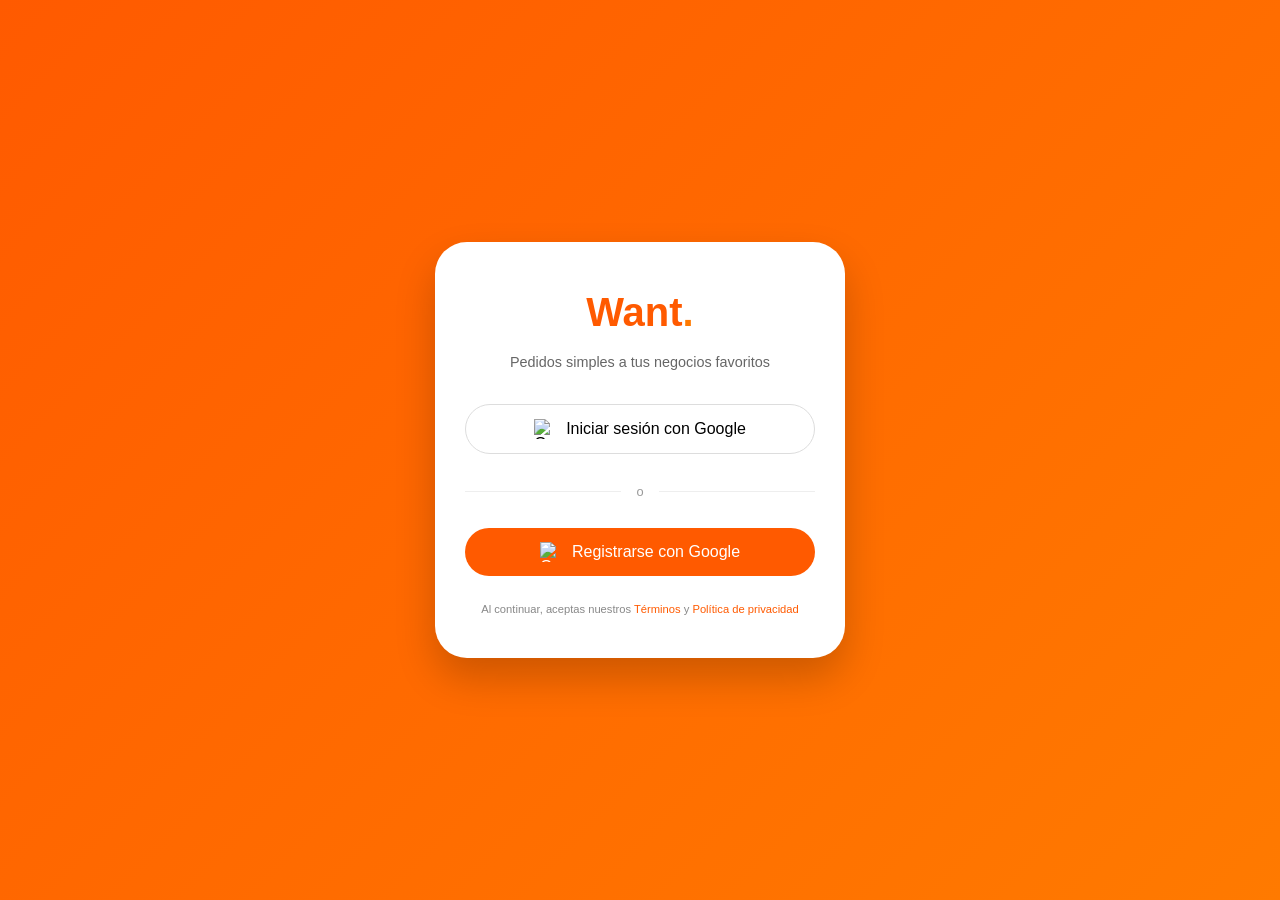
==== index.html @ a1c6a812 "correccion de confusion de login" ====
<!DOCTYPE html>
<html lang="es">
<head>
    <meta charset="UTF-8">
    <meta name="viewport" content="width=device-width, initial-scale=1.0, maximum-scale=1.0, user-scalable=no, viewport-fit=cover, shrink-to-fit=no">
    <meta name="apple-mobile-web-app-capable" content="yes">
    <meta name="apple-mobile-web-app-status-bar-style" content="black-translucent">
    <meta name="format-detection" content="telephone=no">
    <title>Want | Pedidos simples a tus negocios favoritos</title>
    
    <link rel="icon" href="data:image/svg+xml,%3Csvg xmlns='http://www.w3.org/2000/svg' viewBox='0 0 100 100'%3E%3Ctext x='50' y='75' font-size='70' font-weight='bold' text-anchor='middle' fill='%23FF5A00' font-family='system-ui, -apple-system, sans-serif'%3EW%3C/text%3E%3C/svg%3E">
    <link rel="apple-touch-icon" href="data:image/svg+xml,%3Csvg xmlns='http://www.w3.org/2000/svg' viewBox='0 0 100 100'%3E%3Ctext x='50' y='75' font-size='70' font-weight='bold' text-anchor='middle' fill='%23FF5A00' font-family='system-ui, -apple-system, sans-serif'%3EW%3C/text%3E%3C/svg%3E">
    
    <link rel="stylesheet" href="css/styles.css">
    <link rel="stylesheet" href="https://cdnjs.cloudflare.com/ajax/libs/font-awesome/6.4.0/css/all.min.css">
    <link rel="stylesheet" href="css/buscador-avanzado.css">
    
    <style>
        /* ===================================================
           ESTILOS DE NOTIFICACIONES
           =================================================== */
        .notificaciones-container {
            position: relative;
        }
        
        .btn-notificaciones {
            background: #f5f5f5;
            width: 42px;
            height: 42px;
            border-radius: 50%;
            display: flex;
            align-items: center;
            justify-content: center;
            color: #666;
            font-size: 1.2rem;
            border: none;
            cursor: pointer;
            transition: all 0.3s;
        }
        
        .btn-notificaciones:hover {
            background: #FF5A00;
            color: white;
        }
        
        .notificaciones-count {
            position: absolute;
            top: -5px;
            right: -5px;
            background: #ef4444;
            color: white;
            font-size: 0.6rem;
            font-weight: bold;
            width: 18px;
            height: 18px;
            border-radius: 50%;
            display: none;
            align-items: center;
            justify-content: center;
        }
        
        /* PANEL NOTIFICACIONES ESCRITORIO */
        .notificaciones-panel {
            position: absolute;
            top: 100%;
            right: 0;
            margin-top: 10px;
            width: 380px;
            max-width: calc(100vw - 40px);
            background: white;
            border-radius: 20px;
            box-shadow: 0 10px 30px rgba(0,0,0,0.15);
            z-index: 1001;
            display: none;
            overflow: hidden;
        }
        
        .notificaciones-panel.active {
            display: block;
            animation: fadeInDown 0.2s ease;
        }
        
        @keyframes fadeInDown {
            from { opacity: 0; transform: translateY(-10px); }
            to { opacity: 1; transform: translateY(0); }
        }
        
        /* PANEL NOTIFICACIONES MÓVIL - LATERAL */
        @media (max-width: 768px) {
            .notificaciones-panel {
                position: fixed;
                top: 0;
                right: -100%;
                bottom: 0;
                left: auto;
                width: 85%;
                max-width: 320px;
                height: 100vh;
                border-radius: 0;
                margin-top: 0;
                background: white;
                z-index: 10000;
                transition: right 0.3s ease;
                animation: none;
                box-shadow: -5px 0 20px rgba(0,0,0,0.15);
            }
            
            .notificaciones-panel.active {
                right: 0;
                display: block !important;
            }
            
            .notificaciones-header {
                position: sticky;
                top: 0;
                background: #FF5A00;
                z-index: 10;
                border-radius: 0;
            }
            
            .btn-cerrar-notif-mobile {
                display: inline-flex !important;
            }
            
            .notificaciones-lista {
                max-height: calc(100vh - 70px);
                overflow-y: auto;
            }
            
            .btn-notificaciones {
                width: 36px;
                height: 36px;
                font-size: 1rem;
            }
        }
        
        .notificaciones-header {
            display: flex;
            justify-content: space-between;
            align-items: center;
            padding: 15px 20px;
            background: #FF5A00;
            color: white;
            font-weight: 600;
        }
        
        .btn-cerrar-notif-mobile {
            background: rgba(255,255,255,0.2);
            border: none;
            color: white;
            width: 36px;
            height: 36px;
            border-radius: 50%;
            font-size: 1.1rem;
            cursor: pointer;
            display: flex;
            align-items: center;
            justify-content: center;
            transition: all 0.2s;
        }
        
        .btn-cerrar-notif-mobile:hover {
            background: rgba(255,255,255,0.3);
            transform: scale(1.05);
        }
        
        .btn-cerrar-notif-mobile:active {
            transform: scale(0.95);
        }
        
        @media (max-width: 768px) {
            .btn-cerrar-notif-mobile {
                width: 32px;
                height: 32px;
                font-size: 1rem;
            }
        }
        
        .notificaciones-lista {
            max-height: 400px;
            overflow-y: auto;
        }
        
        .notificacion-item {
            display: flex;
            align-items: center;
            gap: 12px;
            padding: 12px 15px;
            border-bottom: 1px solid #eee;
            cursor: pointer;
            transition: background 0.2s;
        }
        
        .notificacion-item:hover {
            background: #f9f9f9;
        }
        
        .notificacion-item.leida {
            opacity: 0.7;
        }
        
        .notificacion-icono {
            width: 40px;
            height: 40px;
            border-radius: 50%;
            display: flex;
            align-items: center;
            justify-content: center;
            flex-shrink: 0;
        }
        
        .notificacion-contenido {
            flex: 1;
        }
        
        .notificacion-mensaje {
            font-size: 0.85rem;
            color: #333;
            margin-bottom: 4px;
        }
        
        .notificacion-fecha {
            font-size: 0.65rem;
            color: #999;
        }
        
        .notificacion-eliminar {
            background: none;
            border: none;
            color: #ccc;
            cursor: pointer;
            padding: 8px;
            border-radius: 50%;
            width: 32px;
            height: 32px;
            display: flex;
            align-items: center;
            justify-content: center;
        }
        
        .notificacion-eliminar:hover {
            background: #fee2e2;
            color: #ef4444;
        }
        
        .notificaciones-vacio {
            text-align: center;
            padding: 50px 20px;
            color: #999;
        }
        
        .notificaciones-vacio i {
            font-size: 2.5rem;
            margin-bottom: 12px;
            color: #ddd;
        }
        
        .notificacion-toast {
            position: fixed;
            bottom: 30px;
            left: 50%;
            transform: translateX(-50%) translateY(100px);
            background: #333;
            color: white;
            padding: 12px 20px;
            border-radius: 50px;
            display: flex;
            align-items: center;
            gap: 10px;
            z-index: 10000;
            font-size: 0.85rem;
            transition: transform 0.3s ease;
            max-width: 90%;
        }
        
        .notificacion-toast.show {
            transform: translateX(-50%) translateY(0);
        }
        
        .notificacion-toast.success { background: #10b981; }
        .notificacion-toast.error { background: #ef4444; }
        .notificacion-toast.info { background: #FF5A00; }
        
        /* OVERLAY PARA MÓVIL */
        .notificaciones-overlay {
            position: fixed;
            top: 0;
            left: 0;
            width: 100%;
            height: 100%;
            background: rgba(0,0,0,0.5);
            z-index: 9999;
            display: none;
        }
        
        .notificaciones-overlay.active {
            display: block;
        }
        
        /* HEADER ACTIONS */
        .header-actions {
            display: flex;
            align-items: center;
            gap: 12px;
        }
        
        .user-avatar-desktop {
            display: flex;
            align-items: center;
            gap: 10px;
            cursor: pointer;
            padding: 5px 12px;
            background: #f5f5f5;
            border-radius: 40px;
            position: relative;
        }
        
        .user-avatar-mobile {
            display: none;
            cursor: pointer;
        }
        
        .avatar-img {
            width: 36px;
            height: 36px;
            border-radius: 50%;
            object-fit: cover;
        }
        
        .avatar-name {
            font-size: 0.85rem;
            font-weight: 500;
            color: #333;
        }
        
        .avatar-dropdown {
            position: absolute;
            top: 100%;
            right: 0;
            margin-top: 10px;
            background: white;
            border-radius: 16px;
            box-shadow: 0 10px 25px rgba(0,0,0,0.1);
            min-width: 200px;
            z-index: 1000;
            overflow: hidden;
            display: none;
        }
        
        .avatar-dropdown.active {
            display: block;
        }
        
        .avatar-dropdown a {
            display: flex;
            align-items: center;
            gap: 12px;
            padding: 12px 16px;
            text-decoration: none;
            color: #333;
            font-size: 0.85rem;
            cursor: pointer;
        }
        
        .avatar-dropdown a i {
            width: 20px;
            color: #FF5A00;
        }
        
        /* HEADER CONTENT */
        .header-content {
            display: flex;
            align-items: center;
            justify-content: space-between;
            flex-wrap: wrap;
        }
        
        .logo {
            order: 1;
            font-size: 1.8rem;
            font-weight: 700;
            color: #FF5A00;
            text-decoration: none;
        }
        
        .logo-dot {
            color: #FF7A00;
        }
        
        .header-actions {
            order: 2;
        }
        
        .search-container {
            order: 3;
            width: 100%;
            margin-top: 12px;
            margin-bottom: 0;
        }
        
        .search-box {
            display: flex;
            align-items: center;
            background: #f5f5f5;
            border-radius: 30px;
            padding: 8px 16px;
            border: 1px solid transparent;
        }
        
        .search-box:focus-within {
            background: white;
            border-color: #FF5A00;
            box-shadow: 0 0 0 3px rgba(255,90,0,0.1);
        }
        
        .search-box i {
            color: #999;
        }
        
        .search-box input {
            flex: 1;
            border: none;
            background: transparent;
            padding: 8px 12px;
            font-size: 0.95rem;
            outline: none;
        }
        
        @media (min-width: 769px) {
            .header-content {
                flex-wrap: nowrap;
            }
            
            .search-container {
                order: 2;
                width: auto;
                margin-top: 0;
                flex: 1;
                margin: 0 20px;
            }
            
            .header-actions {
                order: 3;
            }
            
            .user-avatar-mobile {
                display: none !important;
            }
            
            .user-avatar-desktop {
                display: flex !important;
            }
        }
        
        @media (max-width: 768px) {
            .user-avatar-desktop {
                display: none !important;
            }
            .user-avatar-mobile {
                display: flex !important;
            }
            
            .logo {
                font-size: 1.4rem;
            }
            
            .search-container {
                position: sticky;
                top: 60px;
                background: white;
                z-index: 999;
                padding: 8px 0;
            }
            
            .notificacion-toast {
                bottom: 80px;
                font-size: 0.75rem;
                padding: 10px 16px;
            }
        }
        
        .nav-desktop {
            display: flex;
            align-items: center;
            gap: 25px;
        }
        
        .btn-mis-pedidos {
            color: #333;
            font-weight: 500;
            background: none;
            border: none;
            cursor: pointer;
        }
        
        .social-icons {
            display: flex;
            gap: 15px;
        }
        
        .social-icon {
            color: #666;
            font-size: 1.1rem;
            text-decoration: none;
        }
        
        .hero {
            text-align: center;
            padding: 50px 0 40px;
            background: linear-gradient(135deg, #FFF5EB 0%, #FFFFFF 100%);
        }
        
        .hero h2 {
            font-size: 2rem;
            margin-bottom: 15px;
        }
        
        .hero p {
            font-size: 1.1rem;
            color: #666;
        }
        
        .negocios-section {
            padding: 40px 0 80px;
        }
        
        .negocios-grid {
            display: grid;
            grid-template-columns: repeat(auto-fill, minmax(320px, 1fr));
            gap: 20px;
        }
        
        .negocio-card {
            display: flex;
            background: white;
            border-radius: 20px;
            overflow: hidden;
            box-shadow: 0 2px 8px rgba(0,0,0,0.05);
            text-decoration: none;
            color: inherit;
        }
        
        .negocio-card:hover {
            transform: translateY(-4px);
            box-shadow: 0 8px 20px rgba(0,0,0,0.1);
        }
        
        .negocio-logo {
            width: 100px;
            height: 100px;
            flex-shrink: 0;
            background: linear-gradient(135deg, #f8f9fa 0%, #f1f3f5 100%);
            display: flex;
            align-items: center;
            justify-content: center;
            overflow: hidden;
        }
        
        .negocio-logo img {
            width: 100%;
            height: 100%;
            object-fit: cover;
        }
        
        .negocio-logo .placeholder-logo {
            font-size: 2.5rem;
            font-weight: 700;
            color: #FF5A00;
            width: 100%;
            height: 100%;
            display: flex;
            align-items: center;
            justify-content: center;
        }
        
        .negocio-info {
            flex: 1;
            padding: 14px;
            display: flex;
            flex-direction: column;
            gap: 8px;
        }
        
        .negocio-nombre {
            font-size: 1.1rem;
            font-weight: 700;
        }
        
        .negocio-estado-rubros {
            display: flex;
            flex-wrap: wrap;
            align-items: center;
            gap: 8px;
        }
        
        .estado-abierto, .estado-cerrado {
            display: inline-flex;
            align-items: center;
            gap: 5px;
            font-size: 0.7rem;
            padding: 4px 10px;
            border-radius: 30px;
            font-weight: 600;
        }
        
        .estado-abierto {
            background: linear-gradient(135deg, #10b981 0%, #059669 100%);
            color: white;
        }
        
        .estado-cerrado {
            background: linear-gradient(135deg, #ef4444 0%, #dc2626 100%);
            color: white;
        }
        
        .rubros-container {
            display: flex;
            flex-wrap: wrap;
            gap: 6px;
        }
        
        .rubro-tag {
            background: #FFF5EB;
            color: #FF5A00;
            font-size: 0.7rem;
            font-weight: 500;
            padding: 4px 10px;
            border-radius: 20px;
        }
        
        .negocio-horario {
            font-size: 0.7rem;
            color: #888;
            display: flex;
            align-items: center;
            gap: 4px;
        }
        
        .banners-section {
            margin: 20px 0 30px;
        }
        
        .banner-carousel {
            position: relative;
            width: 100%;
            border-radius: 16px;
            overflow: hidden;
        }
        
        .carousel-container {
            overflow: hidden;
        }
        
        .carousel-track {
            display: flex;
            transition: transform 0.5s ease-in-out;
        }
        
        .banner-slide {
            flex: 0 0 100%;
            position: relative;
            cursor: pointer;
        }
        
        .banner-slide img {
            width: 100%;
            display: block;
        }
        
        .carousel-btn {
            position: absolute;
            top: 50%;
            transform: translateY(-50%);
            width: 40px;
            height: 40px;
            background: rgba(0,0,0,0.5);
            border: none;
            border-radius: 50%;
            cursor: pointer;
            color: white;
            z-index: 10;
        }
        
        .carousel-btn.prev { left: 15px; }
        .carousel-btn.next { right: 15px; }
        
        .carousel-dots {
            display: flex;
            justify-content: center;
            gap: 10px;
            padding: 12px;
            background: rgba(0,0,0,0.3);
            position: absolute;
            bottom: 0;
            left: 0;
            right: 0;
        }
        
        .dot {
            width: 10px;
            height: 10px;
            border-radius: 50%;
            background: rgba(255,255,255,0.5);
            cursor: pointer;
        }
        
        .dot.active {
            background: #FF5A00;
            width: 24px;
            border-radius: 10px;
        }
        
        .loading {
            text-align: center;
            padding: 50px;
            color: #888;
        }
        
        .spinner {
            width: 35px;
            height: 35px;
            border: 3px solid #f0f0f0;
            border-top-color: #FF5A00;
            border-radius: 50%;
            animation: spin 0.8s linear infinite;
            margin: 0 auto 12px;
        }
        
        @keyframes spin {
            to { transform: rotate(360deg); }
        }
        
        .footer {
            background: white;
            border-top: 1px solid #eee;
            padding: 25px 0;
            text-align: center;
            color: #888;
            font-size: 0.8rem;
        }
        
        .modal {
            display: none;
            position: fixed;
            top: 0;
            left: 0;
            width: 100%;
            height: 100%;
            background: rgba(0,0,0,0.5);
            z-index: 3000;
            justify-content: center;
            align-items: center;
        }
        
        .modal.active {
            display: flex;
        }
        
        .modal-content {
            background: white;
            border-radius: 24px;
            max-width: 500px;
            width: 90%;
            max-height: 80vh;
            overflow-y: auto;
        }
        
        .modal-header {
            display: flex;
            justify-content: space-between;
            align-items: center;
            padding: 18px 20px;
            border-bottom: 1px solid #eee;
        }
        
        .modal-close {
            background: none;
            border: none;
            font-size: 1.5rem;
            cursor: pointer;
            color: #999;
            width: 32px;
            height: 32px;
            border-radius: 50%;
        }
        
        .modal-body {
            padding: 20px;
        }
        
        .modal-footer {
            padding: 15px 20px;
            border-top: 1px solid #eee;
            display: flex;
            gap: 12px;
            justify-content: flex-end;
        }
        
        .btn {
            display: inline-flex;
            align-items: center;
            justify-content: center;
            gap: 10px;
            padding: 12px 24px;
            border-radius: 40px;
            font-weight: 600;
            cursor: pointer;
            border: none;
        }
        
        .btn-primary {
            background: #FF5A00;
            color: white;
        }
        
        .btn-outline {
            background: transparent;
            border: 1px solid #FF5A00;
            color: #FF5A00;
        }
        
        .btn-block {
            width: 100%;
        }
        
        .pedidos-screen {
            padding: 20px 0 40px;
            min-height: 100vh;
            background: #f8f9fa;
        }
        
        .pedidos-header {
            display: flex;
            align-items: center;
            justify-content: space-between;
            flex-wrap: wrap;
            gap: 12px;
            margin-bottom: 25px;
        }
        
        .pedidos-header .btn-back {
            background: white;
            border: 1px solid #FF5A00;
            color: #FF5A00;
            padding: 8px 16px;
            border-radius: 40px;
            cursor: pointer;
        }
        
        .total-gastado {
            background: linear-gradient(135deg, #FF5A00, #FF7A00);
            color: white;
            padding: 8px 16px;
            border-radius: 40px;
            display: flex;
            align-items: center;
            gap: 8px;
        }
        
        .pedidos-tabs {
            display: flex;
            gap: 10px;
            margin-bottom: 20px;
            background: white;
            padding: 5px;
            border-radius: 50px;
            display: inline-flex;
        }
        
        .pedidos-tab {
            background: none;
            border: none;
            padding: 8px 20px;
            font-size: 0.85rem;
            font-weight: 600;
            cursor: pointer;
            color: #666;
            border-radius: 40px;
        }
        
        .pedidos-tab.active {
            background: #FF5A00;
            color: white;
        }
        
        .pedidos-lista {
            display: flex;
            flex-direction: column;
            gap: 12px;
        }
        
        .pedido-card {
            background: white;
            border-radius: 20px;
            padding: 16px;
            box-shadow: 0 2px 8px rgba(0,0,0,0.05);
            border: 1px solid #eee;
            cursor: pointer;
        }
        
        .pedido-card-header {
            display: flex;
            justify-content: space-between;
            align-items: center;
            margin-bottom: 10px;
            padding-bottom: 8px;
            border-bottom: 1px solid #f0f0f0;
        }
        
        .pedido-numero {
            font-weight: 700;
            color: #FF5A00;
        }
        
        .pedido-estado {
            padding: 4px 12px;
            border-radius: 20px;
            font-size: 0.7rem;
            font-weight: 600;
            background: #FFF3CD;
            color: #D97706;
        }
        
        .pedido-card-body {
            display: flex;
            flex-direction: column;
            gap: 6px;
        }
        
        .pedido-fecha, .pedido-negocio, .pedido-productos {
            font-size: 0.75rem;
            color: #666;
            display: flex;
            align-items: center;
            gap: 6px;
        }
        
        .pedido-total {
            font-weight: 700;
            color: #FF5A00;
            margin-top: 6px;
            text-align: right;
        }
        
        .btn-ver-detalle {
            background: none;
            border: none;
            color: #FF5A00;
            font-size: 0.75rem;
            font-weight: 600;
            cursor: pointer;
            display: inline-flex;
            align-items: center;
            gap: 5px;
        }
        
        .cuenta-screen {
            padding: 20px 0 40px;
            min-height: 100vh;
            background: #f8f9fa;
        }
        
        .cuenta-header {
            display: flex;
            align-items: center;
            gap: 15px;
            margin-bottom: 25px;
        }
        
        .cuenta-header .btn-back {
            background: white;
            border: 1px solid #FF5A00;
            color: #FF5A00;
            padding: 8px 16px;
            border-radius: 40px;
            cursor: pointer;
        }
        
        .cuenta-card {
            background: white;
            border-radius: 24px;
            padding: 25px;
            max-width: 600px;
            margin: 0 auto;
        }
        
        .cuenta-avatar {
            text-align: center;
            margin-bottom: 25px;
        }
        
        .cuenta-avatar img {
            width: 90px;
            height: 90px;
            border-radius: 50%;
            object-fit: cover;
            border: 3px solid #FF5A00;
        }
        
        .cuenta-card .form-group {
            margin-bottom: 14px;
        }
        
        .cuenta-card .form-group label {
            font-size: 0.8rem;
            font-weight: 600;
        }
        
        .cuenta-card .form-group input,
        .cuenta-card .form-group select {
            padding: 10px 12px;
        }
        
        .form-group {
            margin-bottom: 16px;
        }
        
        .form-group label {
            display: block;
            margin-bottom: 6px;
            font-weight: 500;
            font-size: 0.85rem;
        }
        
        .form-group input,
        .form-group select,
        .form-group textarea {
            width: 100%;
            padding: 12px 16px;
            border: 1px solid #ddd;
            border-radius: 12px;
            font-size: 0.9rem;
        }
        
        .required {
            color: #ef4444;
        }
        
        .mobile-menu {
            position: fixed;
            top: 0;
            right: -100%;
            width: 280px;
            height: 100vh;
            background: white;
            box-shadow: -5px 0 20px rgba(0,0,0,0.1);
            z-index: 2000;
            transition: right 0.3s ease;
            padding: 70px 25px 30px;
            display: flex;
            flex-direction: column;
        }
        
        .mobile-menu.active {
            right: 0;
        }
        
        .menu-close {
            position: absolute;
            top: 20px;
            right: 20px;
            background: none;
            border: none;
            font-size: 1.5rem;
            cursor: pointer;
        }
        
        .menu-overlay {
            position: fixed;
            top: 0;
            left: 0;
            width: 100%;
            height: 100%;
            background: rgba(0,0,0,0.5);
            z-index: 1500;
            display: none;
        }
        
        .menu-overlay.active {
            display: block;
        }
        
        .mobile-nav {
            display: flex;
            flex-direction: column;
            gap: 20px;
            margin-bottom: 30px;
        }
        
        .mobile-nav-link {
            font-size: 1rem;
            color: #333;
            text-decoration: none;
            padding: 10px 0;
            border-bottom: 1px solid #eee;
            display: flex;
            align-items: center;
            gap: 12px;
            cursor: pointer;
        }
        
        .mobile-nav-link i {
            width: 24px;
            color: #FF5A00;
        }
        
        .mobile-social {
            display: flex;
            gap: 25px;
            justify-content: center;
        }
        
        .mobile-social .social-icon {
            width: 40px;
            height: 40px;
            background: #f5f5f5;
            border-radius: 50%;
            display: flex;
            align-items: center;
            justify-content: center;
            font-size: 1.2rem;
            color: #666;
            text-decoration: none;
        }
        
        .toast-success, .toast-error, .toast-info {
            position: fixed;
            bottom: 20px;
            left: 50%;
            transform: translateX(-50%);
            padding: 12px 24px;
            border-radius: 50px;
            z-index: 9999;
            font-size: 0.9rem;
        }
        
        @media (max-width: 768px) {
            .toast-success, .toast-error, .toast-info {
                padding: 10px 16px;
                font-size: 0.75rem;
                white-space: normal;
                text-align: center;
                max-width: 90%;
                bottom: 80px;
            }
            
            .negocios-grid {
                display: flex;
                flex-direction: column;
                gap: 12px;
            }
            
            .negocio-card {
                padding: 10px;
                align-items: center;
            }
            
            .negocio-logo {
                width: 70px;
                height: 70px;
                border-radius: 16px;
            }
            
            .negocio-info {
                padding: 0 0 0 12px;
            }
            
            .negocio-nombre {
                font-size: 0.95rem;
            }
            
            .estado-abierto, .estado-cerrado {
                font-size: 0.6rem;
                padding: 3px 8px;
            }
            
            .rubro-tag {
                font-size: 0.6rem;
                padding: 3px 8px;
            }
            
            .negocio-horario {
                font-size: 0.65rem;
            }
            
            .hero {
                padding: 35px 0 30px;
            }
            
            .hero h2 {
                font-size: 1.5rem;
            }
            
            .hero p {
                font-size: 0.9rem;
            }
        }
    </style>
</head>
<body>
    <header class="header" id="main-header">
        <div class="container">
            <div class="header-content">
                <a href="#" class="logo" id="logo-home">
    <img src="https://res.cloudinary.com/dlsmvyz8r/image/upload/v1775997469/logo-want-app-online-pedidos_faeoxm.png" alt="Want" style="height: 45px; width: auto;">
</a>
                
                <div class="search-container" id="search-container">
    <div class="search-box">
        <i class="fas fa-search"></i>
        <input type="text" placeholder="Buscar negocios, productos, rubros..." id="search-input" autocomplete="off">
    </div>
</div>

                <div class="nav-desktop" id="nav-desktop">
                    <button class="btn-mis-pedidos" id="mis-pedidos-desktop">Mis pedidos</button>
                    <div class="social-icons">
                        <a href="https://instagram.com/want.go_" target="_blank" class="social-icon"><i class="fab fa-instagram"></i></a>
                        <a href="https://facebook.com/tu_pagina" target="_blank" class="social-icon"><i class="fab fa-facebook-f"></i></a>
                        <a href="https://wa.me/+543865747489" target="_blank" class="social-icon"><i class="fab fa-whatsapp"></i></a>
                    </div>
                </div>

                <div class="header-actions">
                    <!-- NOTIFICACIONES -->
                    <div class="notificaciones-container">
                        <button class="btn-notificaciones" id="notificaciones-btn" onclick="window.toggleNotificaciones()">
                            <i class="fas fa-bell"></i>
                            <span class="notificaciones-count" id="notificaciones-count">0</span>
                        </button>
                        <div class="notificaciones-panel" id="notificaciones-panel">
                            <div class="notificaciones-header">
                                <button class="btn-cerrar-notif-mobile" id="btn-cerrar-notif-mobile" onclick="window.cerrarPanelNotificaciones()">
                                    <i class="fas fa-arrow-left"></i>
                                </button>
                                <span>Notificaciones</span>
                                <div style="width: 32px;"></div>
                            </div>
                            <div class="notificaciones-lista" id="notificaciones-lista">
                                <div class="notificaciones-vacio">
                                    <i class="fas fa-bell-slash"></i>
                                    <p>No hay notificaciones</p>
                                </div>
                            </div>
                        </div>
                        <div class="notificaciones-overlay" id="notificaciones-overlay" onclick="window.cerrarPanelNotificaciones()"></div>
                    </div>

                    <!-- AVATAR ESCRITORIO -->
                    <div class="user-avatar-desktop" id="user-avatar-desktop" style="display: none;">
                        <img src="" alt="Foto perfil" id="avatar-img-desktop" class="avatar-img">
                        <span class="avatar-name" id="avatar-name-desktop"></span>
                        <div class="avatar-dropdown" id="avatar-dropdown">
                            <a href="#" id="mi-cuenta-desktop"><i class="fas fa-user-circle"></i> Mi cuenta</a>
                            <a href="#" id="cerrar-sesion-desktop"><i class="fas fa-sign-out-alt"></i> Cerrar sesión</a>
                        </div>
                    </div>

                    <!-- AVATAR MÓVIL -->
                    <div class="user-avatar-mobile" id="user-avatar-mobile" style="display: none;">
                        <img src="" alt="Foto perfil" id="avatar-img-mobile" class="avatar-img">
                    </div>
                </div>
            </div>
        </div>
    </header>

    <div class="mobile-menu" id="mobile-menu">
        <button class="menu-close" id="menu-close">
            <i class="fas fa-times"></i>
        </button>
        <div class="mobile-nav">
            <a href="#" class="mobile-nav-link" id="mis-pedidos-mobile">
                <i class="fas fa-box"></i> Mis pedidos
            </a>
            <a href="#" class="mobile-nav-link" id="mi-cuenta-mobile">
                <i class="fas fa-user-circle"></i> Mi cuenta
            </a>
            <a href="#" class="mobile-nav-link" id="logout-mobile">
                <i class="fas fa-sign-out-alt"></i> Cerrar sesión
            </a>
        </div>
        <div class="mobile-social">
            <a href="https://instagram.com/want.go_" target="_blank" class="social-icon"><i class="fab fa-instagram"></i></a>
            <a href="https://facebook.com/tu_pagina" target="_blank" class="social-icon"><i class="fab fa-facebook-f"></i></a>
            <a href="https://wa.me/+543865747489" target="_blank" class="social-icon"><i class="fab fa-whatsapp"></i></a>
        </div>
    </div>
    <div class="menu-overlay" id="menu-overlay"></div>

    <div class="modal contacto-modal" id="contacto-modal">
        <div class="modal-content">
            <div class="modal-header">
                <h3><i class="fas fa-envelope"></i> Contacto</h3>
                <button class="modal-close" onclick="cerrarModalContacto()">&times;</button>
            </div>
            <div class="modal-body">
                <div class="contacto-info-modal">
                    <p><i class="fas fa-envelope"></i> hola@want.com.ar</p>
                    <p><i class="fab fa-whatsapp"></i> +54 9 11 1234-5678</p>
                    <div class="contacto-social-modal">
                        <a href="https://instagram.com/want.go_" target="_blank" class="social-icon"><i class="fab fa-instagram"></i></a>
                        <a href="https://facebook.com/tu_pagina" target="_blank" class="social-icon"><i class="fab fa-facebook-f"></i></a>
                        <a href="https://wa.me/+543865747489" target="_blank" class="social-icon"><i class="fab fa-whatsapp"></i></a>
                    </div>
                </div>
            </div>
        </div>
    </div>

    <div id="main-content">
        <main>
            <section class="banners-section" id="banners-section" style="display: none;">
                <div class="container">
                    <div class="banner-carousel">
                        <div class="carousel-container">
                            <div class="carousel-track" id="carousel-track"></div>
                        </div>
                        <button class="carousel-btn prev" id="carousel-prev">
                            <i class="fas fa-chevron-left"></i>
                        </button>
                        <button class="carousel-btn next" id="carousel-next">
                            <i class="fas fa-chevron-right"></i>
                        </button>
                        <div class="carousel-dots" id="carousel-dots"></div>
                    </div>
                </div>
            </section>

            <section class="hero">
                <div class="container">
                    <h2>¿Qué querés pedir hoy?</h2>
                    <p>Elegí tu negocio favorito y hacé tu pedido en simples pasos</p>
                </div>
            </section>

            <section class="negocios-section">
                <div class="container">
                    <div class="negocios-grid" id="negocios-grid">
                        <div class="loading">
                            <div class="spinner"></div>
                            <p>Cargando negocios...</p>
                        </div>
                    </div>
                </div>
            </section>
        </main>

        <footer class="footer">
            <div class="container">
                <p>&copy; 2026 Want - Pedidos simples y rápidos</p>
            </div>
        </footer>
    </div>

    <div id="mis-pedidos-screen" class="pedidos-screen" style="display: none;">
        <div class="container">
            <div class="pedidos-header">
                <button class="btn-back" id="back-to-home">
                    <i class="fas fa-arrow-left"></i> Volver
                </button>
                <h2>Mis pedidos</h2>
                <div class="total-gastado">
                    <span>Total gastado:</span>
                    <strong id="total-gastado-valor">$0</strong>
                </div>
            </div>
            
            <div class="pedidos-tabs">
                <button class="pedidos-tab active" data-tab="actuales">Pedidos actuales</button>
                <button class="pedidos-tab" data-tab="historial">Historial</button>
            </div>
            
            <div id="pedidos-actuales-container" class="pedidos-lista">
                <div class="loading"><div class="spinner"></div><p>Cargando pedidos...</p></div>
            </div>
            
            <div id="pedidos-historial-container" class="pedidos-lista" style="display: none;">
                <div class="loading"><div class="spinner"></div><p>Cargando historial...</p></div>
            </div>
        </div>
    </div>

    <div id="mi-cuenta-screen" class="cuenta-screen" style="display: none;">
        <div class="container">
            <div class="cuenta-header">
                <button class="btn-back" id="back-to-home-cuenta">
                    <i class="fas fa-arrow-left"></i> Volver
                </button>
                <h2>Mi cuenta</h2>
            </div>
            
            <div class="cuenta-card">
                <div class="cuenta-avatar">
                    <img src="" alt="Foto perfil" id="cuenta-avatar-img">
                </div>
                
                <form id="cuenta-form">
                    <div class="form-group">
                        <label>Nombre completo <span class="required">*</span></label>
                        <input type="text" id="cuenta-nombre" placeholder="Ej: Juan Pérez" required>
                    </div>
                    
                    <div class="form-group">
                        <label>Email</label>
                        <input type="email" id="cuenta-email" readonly disabled>
                    </div>
                    
                    <div class="form-group">
                        <label>Provincia <span class="required">*</span></label>
                        <select id="cuenta-provincia" required>
                            <option value="">Seleccionar provincia</option>
                            <option value="Buenos Aires">Buenos Aires</option>
                            <option value="CABA">CABA</option>
                            <option value="Catamarca">Catamarca</option>
                            <option value="Chaco">Chaco</option>
                            <option value="Chubut">Chubut</option>
                            <option value="Córdoba">Córdoba</option>
                            <option value="Corrientes">Corrientes</option>
                            <option value="Entre Ríos">Entre Ríos</option>
                            <option value="Formosa">Formosa</option>
                            <option value="Jujuy">Jujuy</option>
                            <option value="La Pampa">La Pampa</option>
                            <option value="La Rioja">La Rioja</option>
                            <option value="Mendoza">Mendoza</option>
                            <option value="Misiones">Misiones</option>
                            <option value="Neuquén">Neuquén</option>
                            <option value="Río Negro">Río Negro</option>
                            <option value="Salta">Salta</option>
                            <option value="San Juan">San Juan</option>
                            <option value="San Luis">San Luis</option>
                            <option value="Santa Cruz">Santa Cruz</option>
                            <option value="Santa Fe">Santa Fe</option>
                            <option value="Santiago del Estero">Santiago del Estero</option>
                            <option value="Tierra del Fuego">Tierra del Fuego</option>
                            <option value="Tucumán">Tucumán</option>
                        </select>
                    </div>
                    
                    <div class="form-group">
                        <label>Ciudad <span class="required">*</span></label>
                        <select id="cuenta-ciudad" required>
                            <option value="">Seleccionar ciudad</option>
                            <option value="Juan Bautista Alberdi">Juan Bautista Alberdi</option>
                        </select>
                    </div>
                    
                    <div class="form-group">
                        <label>Calle y número <span class="required">*</span></label>
                        <input type="text" id="cuenta-direccion" required>
                    </div>
                    
                    <div class="form-group">
                        <label>WhatsApp <span class="required">*</span></label>
                        <input type="tel" id="cuenta-telefono" required>
                    </div>
                    
                    <button type="submit" class="btn btn-primary btn-block" id="btn-guardar-cuenta">Guardar cambios</button>
                </form>
            </div>
        </div>
    </div>

    <div class="modal" id="modal-detalle-pedido">
        <div class="modal-content">
            <div class="modal-header">
                <h3 id="detalle-pedido-titulo">Detalle del pedido</h3>
                <button class="modal-close" onclick="cerrarModalDetallePedido()">&times;</button>
            </div>
            <div class="modal-body" id="detalle-pedido-body"></div>
            <div class="modal-footer">
                <button class="btn btn-outline" onclick="cerrarModalDetallePedido()">Cerrar</button>
            </div>
        </div>
    </div>

    <!-- Reproductor de audio para notificaciones -->
    <audio id="notificacion-sound" preload="auto">
        <source src="sounds/notification.mp3" type="audio/mpeg">
    </audio>

<script src="https://cdn.jsdelivr.net/npm/@supabase/supabase-js@2"></script>
<script src="js/supabase-client.js"></script>
<script src="js/session-manager.js"></script>
<script src="js/home.js"></script>
<script src="js/auth-usuario.js"></script>
<script src="js/buscador-avanzado.js"></script>

<script>
    (async function() {
        const result = await initWantSession();
        console.log('📊 Index - Resultado:', result);
        
        if (!result.success && !window.location.pathname.includes('login.html')) {
            window.location.href = 'login.html';
        }
    })();
    
    if (window.location.hash === '#mis-pedidos') {
        setTimeout(() => {
            if (typeof mostrarMisPedidos === 'function') {
                mostrarMisPedidos();
            }
        }, 500);
    }
    
    window.cerrarModalContacto = function() {
        document.getElementById('contacto-modal').classList.remove('active');
    };
    
    window.cerrarModalDetallePedido = function() {
        document.getElementById('modal-detalle-pedido').classList.remove('active');
    };
    
    function closeMobileMenu() {
        const mobileMenu = document.getElementById('mobile-menu');
        const menuOverlay = document.getElementById('menu-overlay');
        if (mobileMenu) mobileMenu.classList.remove('active');
        if (menuOverlay) menuOverlay.classList.remove('active');
        document.body.style.overflow = '';
    }
    
    document.addEventListener('DOMContentLoaded', function() {
        const mobileMenu = document.getElementById('mobile-menu');
        const menuOverlay = document.getElementById('menu-overlay');
        const menuClose = document.getElementById('menu-close');
        
        if (menuClose) {
            menuClose.addEventListener('click', closeMobileMenu);
        }
        
        if (menuOverlay) {
            menuOverlay.addEventListener('click', closeMobileMenu);
        }
        
        const avatarMobile = document.getElementById('user-avatar-mobile');
        if (avatarMobile) {
            avatarMobile.addEventListener('click', function() {
                if (mobileMenu) mobileMenu.classList.add('active');
                if (menuOverlay) menuOverlay.classList.add('active');
                document.body.style.overflow = 'hidden';
            });
        }
    });
</script>
</body>
</html>
---- css/styles.css ----
/* ===================================================
   WANT - ESTILOS PRINCIPALES (Solo para usuarios)
   Inspirado en PedidosYa - Diseño moderno y limpio
   =================================================== */

/* RESET Y BASE */
* {
    margin: 0;
    padding: 0;
    box-sizing: border-box;
}

body {
    font-family: -apple-system, BlinkMacSystemFont, 'Segoe UI', Roboto, Helvetica, Arial, sans-serif;
    background-color: #f8f9fa;
    color: #1a1a1a;
    line-height: 1.5;
}

.container {
    max-width: 1200px;
    margin: 0 auto;
    padding: 0 20px;
}

/* ===================================================
   HEADER MODERNO (estilo PedidosYa)
   =================================================== */
.header {
    background: white;
    padding: 12px 0;
    position: sticky;
    top: 0;
    z-index: 1000;
    box-shadow: 0 2px 10px rgba(0,0,0,0.05);
}

.header-content {
    display: flex;
    align-items: center;
    justify-content: space-between;
    gap: 20px;
}

.logo {
    font-size: 1.8rem;
    font-weight: 700;
    color: #FF5A00;
    text-decoration: none;
    letter-spacing: -0.5px;
    white-space: nowrap;
    cursor: pointer;
}

.logo-dot {
    color: #FF7A00;
}

.search-container {
    flex: 1;
    max-width: 500px;
    margin: 0 20px;
}

.search-box {
    display: flex;
    align-items: center;
    background: #f5f5f5;
    border-radius: 30px;
    padding: 8px 16px;
    transition: all 0.3s ease;
    border: 1px solid transparent;
}

.search-box:focus-within {
    background: white;
    border-color: #FF5A00;
    box-shadow: 0 0 0 3px rgba(255, 90, 0, 0.1);
}

.search-box i {
    color: #999;
    font-size: 1rem;
}

.search-box input {
    flex: 1;
    border: none;
    background: transparent;
    padding: 8px 12px;
    font-size: 0.95rem;
    outline: none;
}

.nav-desktop {
    display: flex;
    align-items: center;
    gap: 25px;
}

.btn-mis-pedidos {
    color: #333;
    text-decoration: none;
    font-weight: 500;
    font-size: 0.95rem;
    transition: color 0.3s;
    background: none;
    border: none;
    cursor: pointer;
    font-family: inherit;
}

.btn-mis-pedidos:hover {
    color: #FF5A00;
}

.social-icons {
    display: flex;
    gap: 15px;
    margin-left: 10px;
}

.social-icon {
    color: #666;
    font-size: 1.1rem;
    transition: color 0.3s;
    text-decoration: none;
}

.social-icon:hover {
    color: #FF5A00;
}

.user-avatar-desktop {
    display: flex;
    align-items: center;
    gap: 10px;
    cursor: pointer;
    padding: 5px 12px;
    background: #f5f5f5;
    border-radius: 40px;
    transition: all 0.3s;
    position: relative;
}

.user-avatar-desktop:hover {
    background: #FF5A00;
    color: white;
}

.user-avatar-desktop:hover .avatar-name {
    color: white;
}

.avatar-dropdown {
    position: absolute;
    top: 100%;
    right: 0;
    margin-top: 10px;
    background: white;
    border-radius: 16px;
    box-shadow: 0 10px 25px rgba(0,0,0,0.1);
    min-width: 200px;
    z-index: 1000;
    overflow: hidden;
    display: none;
}

.avatar-dropdown.active {
    display: block;
}

.avatar-dropdown a {
    display: flex;
    align-items: center;
    gap: 12px;
    padding: 12px 16px;
    text-decoration: none;
    color: #333;
    font-size: 0.85rem;
    transition: background 0.2s;
    cursor: pointer;
}

.avatar-dropdown a i {
    width: 20px;
    color: #FF5A00;
}

.avatar-dropdown a:hover {
    background: #FFF5EB;
}

.user-avatar-mobile {
    display: none;
    cursor: pointer;
    padding: 5px;
}

.user-avatar-mobile img {
    width: 36px;
    height: 36px;
    border-radius: 50%;
    object-fit: cover;
}

.avatar-img {
    width: 36px;
    height: 36px;
    border-radius: 50%;
    object-fit: cover;
}

.avatar-name {
    font-size: 0.85rem;
    font-weight: 500;
    color: #333;
}

/* MENÚ MÓVIL */
.mobile-menu {
    position: fixed;
    top: 0;
    right: -100%;
    width: 280px;
    height: 100vh;
    background: white;
    box-shadow: -5px 0 20px rgba(0, 0, 0, 0.1);
    z-index: 2000;
    transition: right 0.3s ease;
    padding: 70px 25px 30px;
    display: flex;
    flex-direction: column;
}

.mobile-menu.active {
    right: 0;
}

.menu-close {
    position: absolute;
    top: 20px;
    right: 20px;
    background: none;
    border: none;
    font-size: 1.5rem;
    cursor: pointer;
    color: #666;
    width: 36px;
    height: 36px;
    border-radius: 50%;
    display: flex;
    align-items: center;
    justify-content: center;
}

.menu-close:hover {
    background: #fee2e2;
    color: #ef4444;
}

.mobile-nav {
    display: flex;
    flex-direction: column;
    gap: 20px;
    margin-bottom: 30px;
}

.mobile-nav-link {
    font-size: 1rem;
    color: #333;
    text-decoration: none;
    padding: 10px 0;
    border-bottom: 1px solid #eee;
    font-weight: 500;
    display: flex;
    align-items: center;
    gap: 12px;
    cursor: pointer;
}

.mobile-nav-link i {
    width: 24px;
    color: #FF5A00;
}

.mobile-nav-link:hover {
    color: #FF5A00;
}

.mobile-social {
    display: flex;
    gap: 25px;
    justify-content: center;
    margin-top: 20px;
}

.mobile-social .social-icon {
    width: 40px;
    height: 40px;
    background: #f5f5f5;
    border-radius: 50%;
    display: flex;
    align-items: center;
    justify-content: center;
    font-size: 1.2rem;
    color: #666;
    transition: all 0.3s;
    text-decoration: none;
}

.mobile-social .social-icon:hover {
    background: #FF5A00;
    color: white;
}

.menu-overlay {
    position: fixed;
    top: 0;
    left: 0;
    width: 100%;
    height: 100%;
    background: rgba(0, 0, 0, 0.5);
    z-index: 1500;
    display: none;
}

.menu-overlay.active {
    display: block;
}

/* MODALES */
.modal {
    display: none;
    position: fixed;
    top: 0;
    left: 0;
    width: 100%;
    height: 100%;
    background: rgba(0, 0, 0, 0.5);
    z-index: 3000;
    justify-content: center;
    align-items: center;
}

.modal.active {
    display: flex;
}

.modal-content {
    background: white;
    border-radius: 24px;
    max-width: 500px;
    width: 90%;
    max-height: 80vh;
    overflow-y: auto;
    box-shadow: 0 20px 40px rgba(0, 0, 0, 0.2);
}

.modal-header {
    display: flex;
    justify-content: space-between;
    align-items: center;
    padding: 18px 20px;
    border-bottom: 1px solid #eee;
}

.modal-header h3 {
    font-size: 1.2rem;
    margin: 0;
}

.modal-close {
    background: none;
    border: none;
    font-size: 1.5rem;
    cursor: pointer;
    color: #999;
    width: 32px;
    height: 32px;
    border-radius: 50%;
    display: flex;
    align-items: center;
    justify-content: center;
    transition: all 0.2s;
}

.modal-close:hover {
    background: #fee2e2;
    color: #ef4444;
}

.modal-body {
    padding: 20px;
}

.modal-footer {
    padding: 15px 20px;
    border-top: 1px solid #eee;
    display: flex;
    gap: 12px;
    justify-content: flex-end;
}

/* HERO */
.hero {
    text-align: center;
    padding: 50px 0 40px;
    background: linear-gradient(135deg, #FFF5EB 0%, #FFFFFF 100%);
}

.hero h2 {
    font-size: 2rem;
    color: #1a1a1a;
    margin-bottom: 15px;
}

.hero p {
    font-size: 1.1rem;
    color: #666;
    max-width: 600px;
    margin: 0 auto;
}

/* NEGOCIOS SECTION */
.negocios-section {
    padding: 40px 0 80px;
}

.negocios-grid {
    display: grid;
    grid-template-columns: repeat(auto-fill, minmax(320px, 1fr));
    gap: 20px;
}

.negocio-card {
    display: flex;
    background: white;
    border-radius: 20px;
    overflow: hidden;
    box-shadow: 0 2px 8px rgba(0,0,0,0.05);
    transition: all 0.3s ease;
    text-decoration: none;
    color: inherit;
    height: 100%;
}

.negocio-card:hover {
    transform: translateY(-4px);
    box-shadow: 0 8px 20px rgba(0,0,0,0.1);
}

.negocio-logo {
    width: 100px;
    height: 100px;
    flex-shrink: 0;
    background: linear-gradient(135deg, #f8f9fa 0%, #f1f3f5 100%);
    display: flex;
    align-items: center;
    justify-content: center;
    overflow: hidden;
}

.negocio-logo img {
    width: 100%;
    height: 100%;
    object-fit: cover;
}

.negocio-logo .placeholder-logo {
    font-size: 2.5rem;
    font-weight: 700;
    color: #FF5A00;
    background: linear-gradient(135deg, #FFF5EB 0%, #FFE4D6 100%);
    width: 100%;
    height: 100%;
    display: flex;
    align-items: center;
    justify-content: center;
}

.negocio-info {
    flex: 1;
    padding: 14px;
    display: flex;
    flex-direction: column;
    gap: 8px;
}

.negocio-nombre {
    font-size: 1.1rem;
    font-weight: 700;
    color: #1a1a1a;
    margin: 0;
    line-height: 1.3;
}

.negocio-estado-rubros {
    display: flex;
    flex-wrap: wrap;
    align-items: center;
    gap: 8px;
    margin: 0;
}

.estado-abierto, .estado-cerrado {
    display: inline-flex;
    align-items: center;
    gap: 5px;
    font-size: 0.7rem;
    padding: 4px 10px;
    border-radius: 30px;
    font-weight: 600;
    white-space: nowrap;
}

.estado-abierto {
    background: linear-gradient(135deg, #10b981 0%, #059669 100%);
    color: white;
}

.estado-cerrado {
    background: linear-gradient(135deg, #ef4444 0%, #dc2626 100%);
    color: white;
}

.rubros-container {
    display: flex;
    flex-wrap: wrap;
    gap: 6px;
}

.rubro-tag {
    background: #FFF5EB;
    color: #FF5A00;
    font-size: 0.7rem;
    font-weight: 500;
    padding: 4px 10px;
    border-radius: 20px;
}

.rubro-tag.rubro-mas {
    background: #f0f0f0;
    color: #666;
}

.negocio-horario {
    font-size: 0.7rem;
    color: #888;
    margin: 0;
    display: flex;
    align-items: center;
    gap: 4px;
}

/* BANNERS CARRUSEL */
.banners-section {
    margin: 20px 0 30px;
    width: 100%;
    display: block;
}

.banner-carousel {
    position: relative;
    width: 100%;
    border-radius: 16px;
    overflow: hidden;
    background: #f0f0f0;
}

.carousel-container {
    position: relative;
    width: 100%;
    overflow: hidden;
}

.carousel-track {
    display: flex;
    transition: transform 0.5s ease-in-out;
}

.banner-slide {
    flex: 0 0 100%;
    position: relative;
    cursor: pointer;
}

.banner-slide img {
    width: 100%;
    height: auto;
    display: block;
}

.banner-titulo {
    position: absolute;
    bottom: 20px;
    left: 20px;
    background: rgba(0, 0, 0, 0.6);
    color: white;
    padding: 8px 16px;
    border-radius: 30px;
    font-size: 0.9rem;
    font-weight: 600;
    max-width: 80%;
    white-space: nowrap;
    overflow: hidden;
    text-overflow: ellipsis;
}

.carousel-btn {
    position: absolute;
    top: 50%;
    transform: translateY(-50%);
    width: 40px;
    height: 40px;
    background: rgba(0, 0, 0, 0.5);
    border: none;
    border-radius: 50%;
    cursor: pointer;
    display: flex;
    align-items: center;
    justify-content: center;
    color: white;
    font-size: 1.2rem;
    transition: all 0.3s;
    z-index: 10;
}

.carousel-btn:hover {
    background: #FF5A00;
}

.carousel-btn.prev {
    left: 15px;
}

.carousel-btn.next {
    right: 15px;
}

.carousel-dots {
    display: flex;
    justify-content: center;
    gap: 10px;
    padding: 12px;
    background: rgba(0, 0, 0, 0.3);
    position: absolute;
    bottom: 0;
    left: 0;
    right: 0;
    z-index: 10;
}

.dot {
    width: 10px;
    height: 10px;
    border-radius: 50%;
    background: rgba(255, 255, 255, 0.5);
    cursor: pointer;
    transition: all 0.3s;
}

.dot.active {
    background: #FF5A00;
    width: 24px;
    border-radius: 10px;
}

/* FORMULARIOS */
.form-group {
    margin-bottom: 16px;
}

.form-group label {
    display: block;
    margin-bottom: 6px;
    font-weight: 500;
    font-size: 0.85rem;
}

.form-group input,
.form-group select,
.form-group textarea {
    width: 100%;
    padding: 12px 16px;
    border: 1px solid #ddd;
    border-radius: 12px;
    font-size: 0.9rem;
    transition: all 0.2s;
}

.form-group input:focus,
.form-group select:focus,
.form-group textarea:focus {
    outline: none;
    border-color: #FF5A00;
    box-shadow: 0 0 0 2px rgba(255, 90, 0, 0.1);
}

.btn {
    display: inline-flex;
    align-items: center;
    justify-content: center;
    gap: 10px;
    padding: 12px 24px;
    border-radius: 40px;
    font-weight: 600;
    font-size: 0.9rem;
    cursor: pointer;
    transition: all 0.2s ease;
    border: none;
}

.btn-primary {
    background: #FF5A00;
    color: white;
}

.btn-primary:hover:not(:disabled) {
    background: #e04e00;
    transform: translateY(-2px);
}

.btn-primary:disabled {
    opacity: 0.6;
    cursor: not-allowed;
}

.btn-outline {
    background: transparent;
    border: 1px solid #FF5A00;
    color: #FF5A00;
}

.btn-outline:hover:not(:disabled) {
    background: #FF5A00;
    color: white;
}

.btn-block {
    width: 100%;
}

/* LOADING */
.loading {
    text-align: center;
    padding: 50px;
    color: #888;
}

.spinner {
    width: 35px;
    height: 35px;
    border: 3px solid #f0f0f0;
    border-top-color: #FF5A00;
    border-radius: 50%;
    animation: spin 0.8s linear infinite;
    margin: 0 auto 12px;
}

@keyframes spin {
    to { transform: rotate(360deg); }
}

/* FOOTER */
.footer {
    background: white;
    border-top: 1px solid #eee;
    padding: 25px 0;
    text-align: center;
    color: #888;
    font-size: 0.8rem;
}

/* MIS PEDIDOS */
.pedidos-screen {
    padding: 20px 0 40px;
    min-height: 100vh;
    background: #f8f9fa;
}

.pedidos-header {
    display: flex;
    align-items: center;
    justify-content: space-between;
    flex-wrap: wrap;
    gap: 12px;
    margin-bottom: 25px;
}

.pedidos-header .btn-back {
    background: white;
    border: 1px solid #FF5A00;
    color: #FF5A00;
    padding: 8px 16px;
    border-radius: 40px;
    font-size: 0.8rem;
    cursor: pointer;
    transition: all 0.2s;
}

.pedidos-header .btn-back:hover {
    background: #FF5A00;
    color: white;
}

.pedidos-header h2 {
    font-size: 1.3rem;
    color: #1a1a1a;
    margin: 0;
}

.total-gastado {
    background: linear-gradient(135deg, #FF5A00, #FF7A00);
    color: white;
    padding: 8px 16px;
    border-radius: 40px;
    display: flex;
    align-items: center;
    gap: 8px;
    font-size: 0.8rem;
}

.total-gastado strong {
    font-size: 1rem;
}

.pedidos-tabs {
    display: flex;
    gap: 10px;
    margin-bottom: 20px;
    background: white;
    padding: 5px;
    border-radius: 50px;
    display: inline-flex;
    box-shadow: 0 1px 3px rgba(0,0,0,0.05);
}

.pedidos-tab {
    background: none;
    border: none;
    padding: 8px 20px;
    font-size: 0.85rem;
    font-weight: 600;
    cursor: pointer;
    color: #666;
    border-radius: 40px;
    transition: all 0.2s;
}

.pedidos-tab.active {
    background: #FF5A00;
    color: white;
}

.pedidos-lista {
    display: flex;
    flex-direction: column;
    gap: 12px;
}

.pedido-card {
    background: white;
    border-radius: 20px;
    padding: 16px;
    box-shadow: 0 2px 8px rgba(0,0,0,0.05);
    border: 1px solid #eee;
    transition: all 0.2s;
    cursor: pointer;
}

.pedido-card:hover {
    transform: translateY(-2px);
    box-shadow: 0 8px 20px rgba(0,0,0,0.1);
}

.pedido-card-header {
    display: flex;
    justify-content: space-between;
    align-items: center;
    margin-bottom: 10px;
    padding-bottom: 8px;
    border-bottom: 1px solid #f0f0f0;
}

.pedido-numero {
    font-weight: 700;
    color: #FF5A00;
    font-size: 0.85rem;
}

.pedido-estado {
    padding: 4px 12px;
    border-radius: 20px;
    font-size: 0.7rem;
    font-weight: 600;
    background: #FFF3CD;
    color: #D97706;
}

.pedido-estado.entregado {
    background: #D1FAE5;
    color: #059669;
}

.pedido-card-body {
    display: flex;
    flex-direction: column;
    gap: 6px;
}

.pedido-fecha, .pedido-negocio, .pedido-productos {
    font-size: 0.75rem;
    color: #666;
    display: flex;
    align-items: center;
    gap: 6px;
}

.pedido-total {
    font-weight: 700;
    color: #FF5A00;
    font-size: 0.85rem;
    margin-top: 6px;
    text-align: right;
}

.pedido-card-footer {
    text-align: right;
    margin-top: 8px;
    padding-top: 8px;
    border-top: 1px solid #f0f0f0;
}

.btn-ver-detalle {
    background: none;
    border: none;
    color: #FF5A00;
    font-size: 0.75rem;
    font-weight: 600;
    cursor: pointer;
    display: inline-flex;
    align-items: center;
    gap: 5px;
    transition: gap 0.2s;
}

.btn-ver-detalle:hover {
    gap: 10px;
}

/* MI CUENTA */
.cuenta-screen {
    padding: 20px 0 40px;
    min-height: 100vh;
    background: #f8f9fa;
}

.cuenta-header {
    display: flex;
    align-items: center;
    gap: 15px;
    margin-bottom: 25px;
}

.cuenta-header .btn-back {
    background: white;
    border: 1px solid #FF5A00;
    color: #FF5A00;
    padding: 8px 16px;
    border-radius: 40px;
    font-size: 0.8rem;
    cursor: pointer;
    transition: all 0.2s;
}

.cuenta-header .btn-back:hover {
    background: #FF5A00;
    color: white;
}

.cuenta-header h2 {
    font-size: 1.3rem;
    color: #1a1a1a;
    margin: 0;
}

.cuenta-card {
    background: white;
    border-radius: 24px;
    padding: 25px;
    max-width: 600px;
    margin: 0 auto;
    box-shadow: 0 2px 8px rgba(0,0,0,0.05);
}

.cuenta-avatar {
    text-align: center;
    margin-bottom: 25px;
}

.cuenta-avatar img {
    width: 90px;
    height: 90px;
    border-radius: 50%;
    object-fit: cover;
    border: 3px solid #FF5A00;
    box-shadow: 0 4px 12px rgba(0,0,0,0.1);
}

.cuenta-card .form-group {
    margin-bottom: 14px;
}

.cuenta-card .form-group label {
    font-size: 0.8rem;
    font-weight: 600;
    color: #333;
    margin-bottom: 5px;
    display: block;
}

.cuenta-card .form-group input,
.cuenta-card .form-group select {
    width: 100%;
    padding: 12px 14px;
    border: 1px solid #e0e0e0;
    border-radius: 12px;
    font-size: 0.9rem;
    transition: all 0.2s;
    background: white;
}

.cuenta-card .form-group input:focus,
.cuenta-card .form-group select:focus {
    outline: none;
    border-color: #FF5A00;
    box-shadow: 0 0 0 3px rgba(255,90,0,0.1);
}

.cuenta-card .btn-primary {
    margin-top: 10px;
    padding: 12px;
    font-size: 0.9rem;
}

/* ===================================================
   ESCRITORIO (estándar)
   =================================================== */
@media (min-width: 769px) {
    .negocios-grid {
        grid-template-columns: repeat(auto-fill, minmax(320px, 1fr));
    }
    
    .user-avatar-mobile {
        display: none !important;
    }
    
    .user-avatar-desktop {
        display: flex !important;
    }
    
    .menu-toggle {
        display: none !important;
    }
}

/* ===================================================
   MÓVIL (vista optimizada)
   =================================================== */
@media (max-width: 768px) {
    .container {
        padding: 0 16px;
    }
    
    .user-avatar-desktop {
        display: none !important;
    }
    
    .user-avatar-mobile {
        display: flex !important;
    }
    
    .nav-desktop {
        display: none !important;
    }
    
    .logo {
        font-size: 1.4rem;
    }
    
    .search-container {
        margin: 0 8px;
    }
    
    .search-box {
        padding: 6px 10px;
    }
    
    .search-box input {
        font-size: 0.8rem;
        padding: 6px 8px;
    }
    
    .hero {
        padding: 35px 0 30px;
    }
    
    .hero h2 {
        font-size: 1.5rem;
    }
    
    .hero p {
        font-size: 0.9rem;
    }
    
    /* NEGOCIOS MÓVIL - OCUPAN MÁS ESPACIO */
    .negocios-grid {
        display: flex;
        flex-direction: column;
        gap: 12px;
    }
    
    .negocio-card {
        padding: 12px;
        align-items: center;
        width: 100%;
    }
    
    .negocio-logo {
        width: 80px;
        height: 80px;
        border-radius: 16px;
    }
    
    .negocio-info {
        padding: 0 0 0 14px;
        gap: 8px;
        flex: 1;
    }
    
    .negocio-nombre {
        font-size: 1.1rem;
        font-weight: 700;
        margin-bottom: 0;
    }
    
    .negocio-estado-rubros {
        flex-wrap: wrap;
        gap: 6px;
    }
    
    .estado-abierto, .estado-cerrado {
        font-size: 0.65rem;
        padding: 3px 10px;
    }
    
    .rubro-tag {
        font-size: 0.65rem;
        padding: 3px 10px;
    }
    
    /* Mostrar horario en móvil */
    .negocio-horario {
        display: flex;
        font-size: 0.65rem;
        color: #888;
        margin-top: 2px;
    }
    
    /* CARRUSEL MÓVIL */
    .banner-carousel {
        border-radius: 12px;
    }
    
    .carousel-btn {
        width: 32px;
        height: 32px;
        font-size: 0.85rem;
    }
    
    .banner-titulo {
        font-size: 0.7rem;
        bottom: 10px;
        left: 10px;
        padding: 4px 10px;
        white-space: normal;
        max-width: 70%;
    }
    
    .dot {
        width: 8px;
        height: 8px;
    }
    
    .dot.active {
        width: 20px;
    }
    
    /* MIS PEDIDOS MÓVIL */
    .pedidos-header {
        flex-wrap: wrap;
    }
    
    .pedidos-header h2 {
        font-size: 1.1rem;
    }
    
    .total-gastado {
        padding: 5px 12px;
        font-size: 0.7rem;
    }
    
    .total-gastado strong {
        font-size: 0.85rem;
    }
    
    .pedidos-tab {
        padding: 6px 16px;
        font-size: 0.75rem;
    }
    
    .pedido-card {
        padding: 12px;
    }
    
    .pedido-numero {
        font-size: 0.8rem;
    }
    
    .pedido-fecha, .pedido-negocio, .pedido-productos {
        font-size: 0.7rem;
    }
    
    /* MI CUENTA MÓVIL */
    .cuenta-header h2 {
        font-size: 1.1rem;
    }
    
    .cuenta-card {
        padding: 20px;
    }
    
    .cuenta-avatar img {
        width: 70px;
        height: 70px;
    }
    
    .cuenta-card .form-group input,
    .cuenta-card .form-group select {
        padding: 10px 12px;
        font-size: 0.85rem;
    }
    
    .cuenta-card .form-group label {
        font-size: 0.75rem;
    }
    
    /* MODALES MÓVIL */
    .modal-content {
        width: 95%;
        max-height: 90vh;
    }
    
    .modal-footer {
        flex-direction: column;
    }
    
    .modal-footer .btn {
        width: 100%;
    }
}

@media (max-width: 480px) {
    .negocio-logo {
        width: 70px;
        height: 70px;
    }
    
    .negocio-nombre {
        font-size: 1rem;
    }
    
    .rubro-tag {
        font-size: 0.6rem;
        padding: 2px 8px;
    }
    
    .estado-abierto, .estado-cerrado {
        font-size: 0.6rem;
        padding: 2px 8px;
    }
}

/* TOASTS */
.toast-success, .toast-error, .toast-info {
    position: fixed;
    bottom: 20px;
    left: 50%;
    transform: translateX(-50%);
    padding: 12px 24px;
    border-radius: 50px;
    z-index: 9999;
    font-size: 0.9rem;
    white-space: nowrap;
}

@media (max-width: 768px) {
    .toast-success, .toast-error, .toast-info {
        padding: 10px 16px;
        font-size: 0.75rem;
        white-space: normal;
        text-align: center;
        max-width: 90%;
        width: auto;
        line-height: 1.4;
        bottom: 80px;
    }
}

/* EFECTOS ADICIONALES */
.coincidencia {
    background-color: #FFF3CD;
    color: #FF5A00;
    font-weight: 600;
    padding: 0 2px;
    border-radius: 4px;
}

.sin-negocios {
    text-align: center;
    padding: 60px 20px;
    background: white;
    border-radius: 24px;
    border: 1px solid #eee;
}

.sin-negocios i {
    font-size: 3rem;
    color: #ccc;
    margin-bottom: 15px;
}

.error-mensaje {
    text-align: center;
    padding: 60px 20px;
    background: white;
    border-radius: 24px;
    border: 1px solid #fee2e2;
}

.error-mensaje p {
    color: #ef4444;
    margin-bottom: 15px;
}
.notificaciones-header {
    display: flex;
    justify-content: space-between;
    align-items: center;
    padding: 15px 20px;
    background: #FF5A00;
    color: white;
    font-weight: 600;
}

.btn-cerrar-notif-mobile {
    background: rgba(255,255,255,0.2);
    border: none;
    color: white;
    width: 32px;
    height: 32px;
    border-radius: 50%;
    font-size: 1rem;
    cursor: pointer;
    display: flex;
    align-items: center;
    justify-content: center;
    transition: all 0.2s;
}

.btn-cerrar-notif-mobile:hover {
    background: rgba(255,255,255,0.3);
    transform: scale(1.05);
}

.btn-cerrar-notif-mobile:active {
    transform: scale(0.95);
}
.btn-eliminar {
    background: none;
    border: none;
    color: #ff4444;
    cursor: pointer;
    padding: 8px;
    border-radius: 50%;
    width: 36px;
    height: 36px;
    display: flex;
    align-items: center;
    justify-content: center;
    transition: all 0.2s;
}

.btn-eliminar:hover {
    background: #fee2e2;
    color: #dc2626;
}

.btn-eliminar:active {
    transform: scale(0.95);
}
---- css/buscador-avanzado.css ----
/* ===================================================
   BUSCADOR AVANZADO - MODO PANTALLA COMPLETA
   =================================================== */

/* Overlay de búsqueda (fondo oscuro) */
.search-overlay {
    position: fixed;
    top: 0;
    left: 0;
    width: 100%;
    height: 100%;
    background: rgba(0, 0, 0, 0.5);
    z-index: 1999;
    display: none;
    opacity: 0;
    transition: opacity 0.3s ease;
}

.search-overlay.active {
    display: block;
    opacity: 1;
}

/* Panel de búsqueda a pantalla completa */
.search-fullscreen {
    position: fixed;
    top: 0;
    left: 0;
    width: 100%;
    height: 100%;
    background: white;
    z-index: 2000;
    display: none;
    flex-direction: column;
    transform: translateY(100%);
    transition: transform 0.3s ease;
}

.search-fullscreen.active {
    display: flex;
    transform: translateY(0);
}

/* Header del modo búsqueda */
.search-fullscreen-header {
    display: flex;
    align-items: center;
    gap: 12px;
    padding: 12px 16px;
    background: white;
    border-bottom: 1px solid #eee;
    position: sticky;
    top: 0;
    z-index: 10;
}

.btn-back-search {
    background: none;
    border: none;
    width: 40px;
    height: 40px;
    border-radius: 50%;
    display: flex;
    align-items: center;
    justify-content: center;
    cursor: pointer;
    color: #333;
    font-size: 1.2rem;
    transition: all 0.2s;
}

.btn-back-search:active {
    background: #f0f0f0;
}

.search-fullscreen-input-wrapper {
    flex: 1;
    position: relative;
}

.search-fullscreen-input {
    width: 100%;
    padding: 12px 40px 12px 16px;
    border: 1px solid #e0e0e0;
    border-radius: 30px;
    font-size: 1rem;
    background: #f5f5f5;
    outline: none;
    transition: all 0.2s;
}

.search-fullscreen-input:focus {
    border-color: #FF5A00;
    background: white;
    box-shadow: 0 0 0 2px rgba(255,90,0,0.1);
}

.btn-clear-search {
    position: absolute;
    right: 12px;
    top: 50%;
    transform: translateY(-50%);
    background: none;
    border: none;
    color: #999;
    cursor: pointer;
    width: 28px;
    height: 28px;
    border-radius: 50%;
    display: flex;
    align-items: center;
    justify-content: center;
}

.btn-clear-search:active {
    background: #f0f0f0;
}

/* Contenido del panel de búsqueda */
.search-fullscreen-content {
    flex: 1;
    overflow-y: auto;
    padding: 16px;
}

/* Secciones */
.search-section {
    margin-bottom: 24px;
}

.search-section-title {
    font-size: 0.75rem;
    font-weight: 600;
    text-transform: uppercase;
    color: #999;
    letter-spacing: 0.5px;
    margin-bottom: 12px;
    display: flex;
    align-items: center;
    gap: 8px;
}

.search-section-title i {
    font-size: 0.8rem;
}

/* Historial */
.historial-list {
    display: flex;
    flex-direction: column;
    gap: 8px;
}

.historial-item-full {
    display: flex;
    align-items: center;
    gap: 12px;
    padding: 12px;
    background: #f8f9fa;
    border-radius: 12px;
    cursor: pointer;
    transition: all 0.2s;
}

.historial-item-full:active {
    background: #e8e8e8;
}

.historial-item-full .icon {
    width: 36px;
    height: 36px;
    background: white;
    border-radius: 50%;
    display: flex;
    align-items: center;
    justify-content: center;
    color: #FF5A00;
}

.historial-item-full .text {
    flex: 1;
    font-size: 0.9rem;
    color: #333;
}

.historial-item-full .delete {
    background: none;
    border: none;
    color: #ccc;
    cursor: pointer;
    padding: 8px;
    border-radius: 50%;
}

.historial-item-full .delete:active {
    background: #fee2e2;
    color: #ef4444;
}

/* Sugerencias en tiempo real */
.sugerencias-list {
    display: flex;
    flex-direction: column;
    gap: 8px;
}

.sugerencia-item-full {
    display: flex;
    align-items: center;
    gap: 12px;
    padding: 12px;
    background: #f8f9fa;
    border-radius: 12px;
    cursor: pointer;
    transition: all 0.2s;
}

.sugerencia-item-full:active {
    background: #e8e8e8;
}

.sugerencia-item-full .icon {
    width: 36px;
    height: 36px;
    background: white;
    border-radius: 50%;
    display: flex;
    align-items: center;
    justify-content: center;
    font-size: 1rem;
}

.sugerencia-item-full .icon.negocio { color: #FF5A00; }
.sugerencia-item-full .icon.producto { color: #10b981; }
.sugerencia-item-full .icon.rubro { color: #3b82f6; }

.sugerencia-item-full .info {
    flex: 1;
}

.sugerencia-item-full .titulo {
    font-size: 0.9rem;
    font-weight: 500;
    color: #333;
    margin-bottom: 2px;
}

.sugerencia-item-full .subtitulo {
    font-size: 0.7rem;
    color: #999;
}

.sugerencia-resaltado {
    background: #FFF3CD;
    color: #FF5A00;
    font-weight: 600;
    padding: 0 2px;
    border-radius: 3px;
}

/* Loading */
.search-loading {
    display: flex;
    align-items: center;
    justify-content: center;
    gap: 12px;
    padding: 30px;
    color: #999;
}

.search-loading .spinner-small {
    width: 24px;
    height: 24px;
    border: 2px solid #f0f0f0;
    border-top-color: #FF5A00;
    border-radius: 50%;
    animation: spin 0.6s linear infinite;
}

/* Sin resultados */
.search-empty {
    text-align: center;
    padding: 40px 20px;
    color: #999;
}

.search-empty i {
    font-size: 2.5rem;
    margin-bottom: 12px;
    color: #ddd;
}

.search-empty p {
    font-size: 0.85rem;
}

/* Ocultar contenido principal durante búsqueda */
body.search-mode .main-content,
body.search-mode .hero,
body.search-mode .banners-section,
body.search-mode .footer {
    opacity: 0.3;
    pointer-events: none;
}

@keyframes spin {
    to { transform: rotate(360deg); }
}

/* Responsive - Escritorio */
@media (min-width: 769px) {
    .search-fullscreen {
        max-width: 600px;
        left: 50%;
        transform: translateX(-50%) translateY(100%);
        border-radius: 0 0 20px 20px;
        box-shadow: 0 10px 40px rgba(0,0,0,0.2);
    }
    
    .search-fullscreen.active {
        transform: translateX(-50%) translateY(0);
    }
}
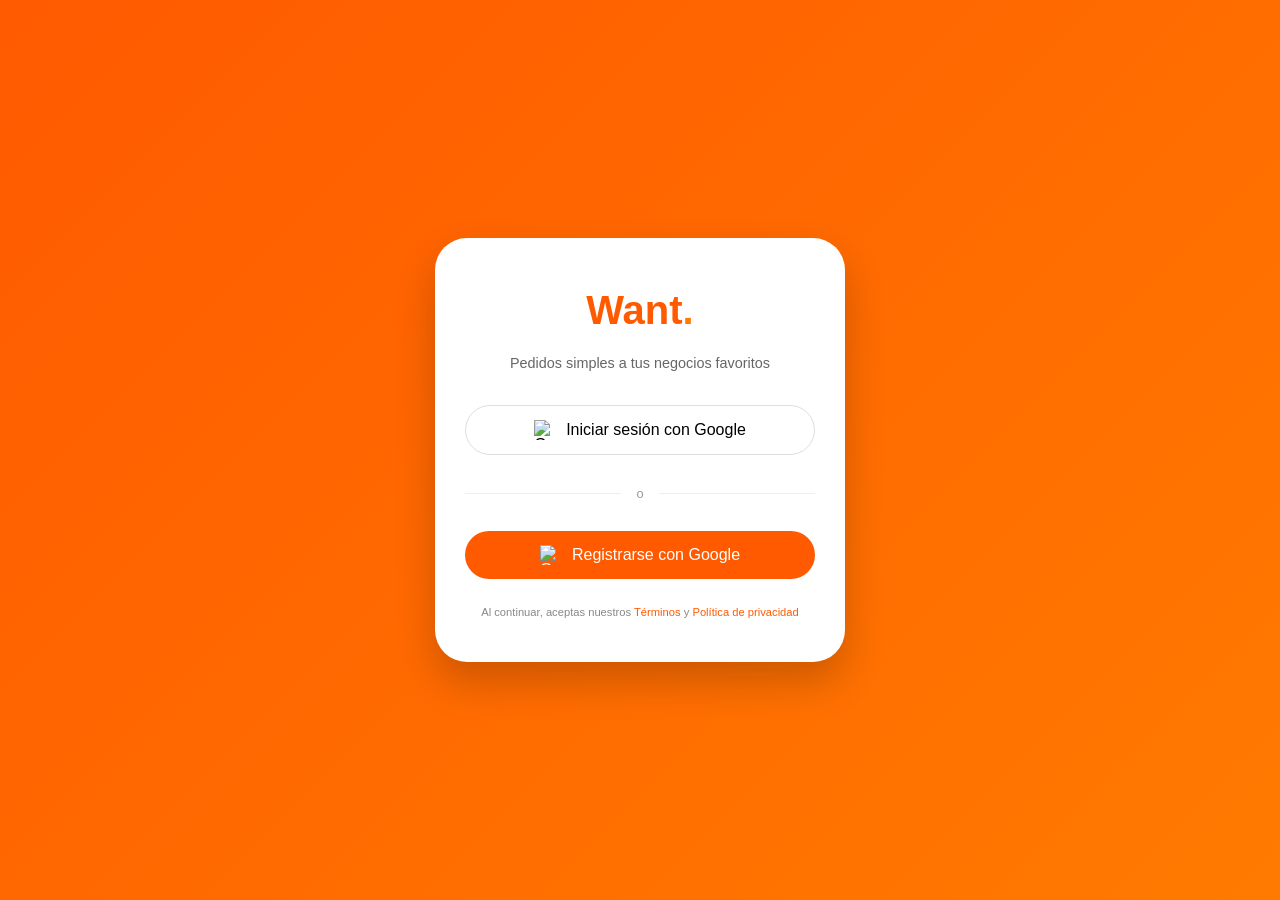
==== commit d15b9d14: "ejorando diseños 1" ====
--- a/index.html
+++ b/index.html
@@ -14,6 +14,7 @@
     <link rel="stylesheet" href="css/styles.css">
     <link rel="stylesheet" href="https://cdnjs.cloudflare.com/ajax/libs/font-awesome/6.4.0/css/all.min.css">
     <link rel="stylesheet" href="css/buscador-avanzado.css">
+    <link rel="stylesheet" href="css/responsive.css">
     
     <style>
         /* ===================================================
--- a/css/styles.css
+++ b/css/styles.css
@@ -1,134 +1,239 @@
 /* ===================================================
    WANT - ESTILOS PRINCIPALES (Solo para usuarios)
-   Inspirado en PedidosYa - Diseño moderno y limpio
+   Diseño moderno, limpio y responsive
    =================================================== */
+
+:root {
+    /* Colores de marca */
+    --primary: #FF5A00;
+    --primary-light: #FF7A00;
+    --primary-dark: #e04e00;
+    --primary-soft: #FFF5EB;
+    
+    /* Colores semánticos */
+    --success: #10b981;
+    --danger: #ef4444;
+    --warning: #f59e0b;
+    --info: #3b82f6;
+    
+    /* Escala de grises */
+    --gray-50: #f9fafb;
+    --gray-100: #f3f4f6;
+    --gray-200: #e5e7eb;
+    --gray-300: #d1d5db;
+    --gray-400: #9ca3af;
+    --gray-500: #6b7280;
+    --gray-600: #4b5563;
+    --gray-700: #374151;
+    --gray-800: #1f2937;
+    --gray-900: #111827;
+    
+    /* Bordes y radios */
+    --radius-sm: 8px;
+    --radius-md: 12px;
+    --radius-lg: 16px;
+    --radius-xl: 20px;
+    --radius-2xl: 24px;
+    --radius-full: 9999px;
+    
+    /* Sombras */
+    --shadow-sm: 0 1px 2px 0 rgba(0, 0, 0, 0.05);
+    --shadow-md: 0 4px 6px -1px rgba(0, 0, 0, 0.1);
+    --shadow-lg: 0 10px 15px -3px rgba(0, 0, 0, 0.1);
+    --shadow-xl: 0 20px 25px -5px rgba(0, 0, 0, 0.1);
+    
+    /* Espaciados */
+    --header-height: 70px;
+    --bottom-nav-height: 70px;
+}
 
 /* RESET Y BASE */
 * {
     margin: 0;
     padding: 0;
     box-sizing: border-box;
+    -webkit-tap-highlight-color: transparent;
+}
+
+html {
+    scroll-behavior: smooth;
+    -webkit-text-size-adjust: 100%;
 }
 
 body {
-    font-family: -apple-system, BlinkMacSystemFont, 'Segoe UI', Roboto, Helvetica, Arial, sans-serif;
-    background-color: #f8f9fa;
-    color: #1a1a1a;
-    line-height: 1.5;
+    font-family: -apple-system, BlinkMacSystemFont, 'Segoe UI', Roboto, 'Helvetica Neue', Arial, sans-serif;
+    background-color: var(--gray-50);
+    color: var(--gray-800);
+    line-height: 1.6;
+    -webkit-font-smoothing: antialiased;
+    -moz-osx-font-smoothing: grayscale;
+    overflow-x: hidden;
 }
 
 .container {
+    width: 100%;
     max-width: 1200px;
     margin: 0 auto;
     padding: 0 20px;
+}
+
+@media (max-width: 768px) {
+    .container {
+        padding: 0 16px;
+    }
 }
 
 /* ===================================================
    HEADER MODERNO (estilo PedidosYa)
    =================================================== */
 .header {
-    background: white;
+    background: rgba(255, 255, 255, 0.98);
+    backdrop-filter: blur(10px);
     padding: 12px 0;
     position: sticky;
     top: 0;
     z-index: 1000;
-    box-shadow: 0 2px 10px rgba(0,0,0,0.05);
+    box-shadow: 0 2px 20px rgba(0, 0, 0, 0.08);
+    transition: all 0.3s ease;
 }
 
 .header-content {
     display: flex;
     align-items: center;
     justify-content: space-between;
-    gap: 20px;
+    gap: 16px;
 }
 
 .logo {
     font-size: 1.8rem;
-    font-weight: 700;
-    color: #FF5A00;
+    font-weight: 800;
+    color: var(--primary);
     text-decoration: none;
-    letter-spacing: -0.5px;
+    letter-spacing: -0.8px;
     white-space: nowrap;
     cursor: pointer;
+    transition: transform 0.2s ease;
+    display: flex;
+    align-items: center;
+    gap: 4px;
+}
+
+.logo:hover {
+    transform: scale(1.05);
 }
 
 .logo-dot {
-    color: #FF7A00;
+    color: var(--primary-light);
 }
 
 .search-container {
     flex: 1;
     max-width: 500px;
-    margin: 0 20px;
+    margin: 0 16px;
+}
+
+@media (max-width: 768px) {
+    .search-container {
+        margin: 0 12px;
+    }
 }
 
 .search-box {
     display: flex;
     align-items: center;
-    background: #f5f5f5;
-    border-radius: 30px;
-    padding: 8px 16px;
-    transition: all 0.3s ease;
-    border: 1px solid transparent;
+    background: var(--gray-100);
+    border-radius: var(--radius-full);
+    padding: 10px 18px;
+    transition: all 0.3s cubic-bezier(0.4, 0, 0.2, 1);
+    border: 2px solid transparent;
 }
 
 .search-box:focus-within {
     background: white;
-    border-color: #FF5A00;
-    box-shadow: 0 0 0 3px rgba(255, 90, 0, 0.1);
+    border-color: var(--primary);
+    box-shadow: 0 0 0 4px var(--primary-soft);
+    transform: translateY(-1px);
 }
 
 .search-box i {
-    color: #999;
+    color: var(--gray-400);
     font-size: 1rem;
+    transition: color 0.2s ease;
+}
+
+.search-box:focus-within i {
+    color: var(--primary);
 }
 
 .search-box input {
     flex: 1;
     border: none;
     background: transparent;
-    padding: 8px 12px;
+    padding: 6px 12px;
     font-size: 0.95rem;
     outline: none;
+    color: var(--gray-800);
+    font-weight: 400;
+}
+
+.search-box input::placeholder {
+    color: var(--gray-400);
 }
 
 .nav-desktop {
     display: flex;
     align-items: center;
-    gap: 25px;
+    gap: 20px;
+}
+
+@media (max-width: 768px) {
+    .nav-desktop {
+        display: none;
+    }
 }
 
 .btn-mis-pedidos {
-    color: #333;
+    color: var(--gray-600);
     text-decoration: none;
-    font-weight: 500;
-    font-size: 0.95rem;
-    transition: color 0.3s;
+    font-weight: 600;
+    font-size: 0.9rem;
+    transition: all 0.2s ease;
     background: none;
     border: none;
     cursor: pointer;
     font-family: inherit;
+    padding: 8px 16px;
+    border-radius: var(--radius-full);
 }
 
 .btn-mis-pedidos:hover {
-    color: #FF5A00;
+    color: var(--primary);
+    background: var(--primary-soft);
 }
 
 .social-icons {
     display: flex;
-    gap: 15px;
-    margin-left: 10px;
+    gap: 12px;
+    margin-left: 8px;
 }
 
 .social-icon {
-    color: #666;
+    color: var(--gray-500);
     font-size: 1.1rem;
-    transition: color 0.3s;
+    transition: all 0.2s ease;
     text-decoration: none;
+    width: 36px;
+    height: 36px;
+    display: flex;
+    align-items: center;
+    justify-content: center;
+    border-radius: 50%;
 }
 
 .social-icon:hover {
-    color: #FF5A00;
+    color: var(--primary);
+    background: var(--primary-soft);
+    transform: translateY(-2px);
 }
 
 .user-avatar-desktop {
@@ -136,16 +241,20 @@
     align-items: center;
     gap: 10px;
     cursor: pointer;
-    padding: 5px 12px;
-    background: #f5f5f5;
-    border-radius: 40px;
-    transition: all 0.3s;
+    padding: 6px 14px;
+    background: var(--gray-100);
+    border-radius: var(--radius-full);
+    transition: all 0.3s cubic-bezier(0.4, 0, 0.2, 1);
     position: relative;
+    border: 2px solid transparent;
 }
 
 .user-avatar-desktop:hover {
-    background: #FF5A00;
+    background: var(--primary);
     color: white;
+    border-color: var(--primary-light);
+    transform: translateY(-2px);
+    box-shadow: var(--shadow-md);
 }
 
 .user-avatar-desktop:hover .avatar-name {
@@ -154,16 +263,28 @@
 
 .avatar-dropdown {
     position: absolute;
-    top: 100%;
+    top: calc(100% + 10px);
     right: 0;
-    margin-top: 10px;
     background: white;
-    border-radius: 16px;
-    box-shadow: 0 10px 25px rgba(0,0,0,0.1);
-    min-width: 200px;
+    border-radius: var(--radius-xl);
+    box-shadow: var(--shadow-xl);
+    min-width: 220px;
     z-index: 1000;
     overflow: hidden;
     display: none;
+    border: 1px solid var(--gray-200);
+    animation: slideDown 0.2s cubic-bezier(0.4, 0, 0.2, 1);
+}
+
+@keyframes slideDown {
+    from {
+        opacity: 0;
+        transform: translateY(-10px);
+    }
+    to {
+        opacity: 1;
+        transform: translateY(0);
+    }
 }
 
 .avatar-dropdown.active {
@@ -174,27 +295,53 @@
     display: flex;
     align-items: center;
     gap: 12px;
-    padding: 12px 16px;
+    padding: 14px 18px;
     text-decoration: none;
-    color: #333;
-    font-size: 0.85rem;
-    transition: background 0.2s;
-    cursor: pointer;
+    color: var(--gray-700);
+    font-size: 0.9rem;
+    transition: all 0.2s ease;
+    cursor: pointer;
+    border-bottom: 1px solid var(--gray-50);
+}
+
+.avatar-dropdown a:last-child {
+    border-bottom: none;
 }
 
 .avatar-dropdown a i {
     width: 20px;
-    color: #FF5A00;
+    color: var(--primary);
+    font-size: 1rem;
 }
 
 .avatar-dropdown a:hover {
-    background: #FFF5EB;
+    background: var(--primary-soft);
+    color: var(--primary);
+    padding-left: 22px;
 }
 
 .user-avatar-mobile {
     display: none;
     cursor: pointer;
-    padding: 5px;
+    padding: 6px;
+    border-radius: 50%;
+    transition: background 0.2s ease;
+}
+
+.user-avatar-mobile:hover {
+    background: var(--gray-100);
+}
+
+@media (max-width: 768px) {
+    .user-avatar-desktop {
+        display: none;
+    }
+    
+    .user-avatar-mobile {
+        display: flex;
+        align-items: center;
+        justify-content: center;
+    }
 }
 
 .user-avatar-mobile img {
@@ -217,20 +364,22 @@
     color: #333;
 }
 
-/* MENÚ MÓVIL */
+/* MENÚ MÓVIL MEJORADO */
 .mobile-menu {
     position: fixed;
     top: 0;
     right: -100%;
-    width: 280px;
+    width: 320px;
+    max-width: 85vw;
     height: 100vh;
     background: white;
-    box-shadow: -5px 0 20px rgba(0, 0, 0, 0.1);
+    box-shadow: -10px 0 40px rgba(0, 0, 0, 0.15);
     z-index: 2000;
-    transition: right 0.3s ease;
-    padding: 70px 25px 30px;
+    transition: right 0.4s cubic-bezier(0.4, 0, 0.2, 1);
+    padding: 80px 28px 40px;
     display: flex;
     flex-direction: column;
+    overflow-y: auto;
 }
 
 .mobile-menu.active {
@@ -241,77 +390,99 @@
     position: absolute;
     top: 20px;
     right: 20px;
-    background: none;
+    background: var(--gray-100);
     border: none;
-    font-size: 1.5rem;
-    cursor: pointer;
-    color: #666;
-    width: 36px;
-    height: 36px;
+    font-size: 1.3rem;
+    cursor: pointer;
+    color: var(--gray-600);
+    width: 44px;
+    height: 44px;
     border-radius: 50%;
     display: flex;
     align-items: center;
     justify-content: center;
+    transition: all 0.2s ease;
 }
 
 .menu-close:hover {
-    background: #fee2e2;
-    color: #ef4444;
+    background: var(--danger);
+    color: white;
+    transform: rotate(90deg);
+}
+
+.menu-close:active {
+    transform: scale(0.9);
 }
 
 .mobile-nav {
     display: flex;
     flex-direction: column;
-    gap: 20px;
-    margin-bottom: 30px;
+    gap: 8px;
+    margin-bottom: 32px;
 }
 
 .mobile-nav-link {
-    font-size: 1rem;
-    color: #333;
+    font-size: 1.05rem;
+    color: var(--gray-700);
     text-decoration: none;
-    padding: 10px 0;
-    border-bottom: 1px solid #eee;
-    font-weight: 500;
-    display: flex;
-    align-items: center;
-    gap: 12px;
-    cursor: pointer;
+    padding: 16px 18px;
+    border-radius: var(--radius-lg);
+    font-weight: 600;
+    display: flex;
+    align-items: center;
+    gap: 14px;
+    cursor: pointer;
+    transition: all 0.2s cubic-bezier(0.4, 0, 0.2, 1);
+    border: none;
+    background: transparent;
+    width: 100%;
+    text-align: left;
 }
 
 .mobile-nav-link i {
     width: 24px;
-    color: #FF5A00;
+    color: var(--primary);
+    font-size: 1.1rem;
 }
 
 .mobile-nav-link:hover {
-    color: #FF5A00;
+    background: var(--primary-soft);
+    color: var(--primary);
+    transform: translateX(8px);
+}
+
+.mobile-nav-link:active {
+    transform: scale(0.98);
 }
 
 .mobile-social {
     display: flex;
-    gap: 25px;
+    gap: 16px;
     justify-content: center;
-    margin-top: 20px;
+    margin-top: 24px;
+    padding-top: 24px;
+    border-top: 1px solid var(--gray-200);
 }
 
 .mobile-social .social-icon {
-    width: 40px;
-    height: 40px;
-    background: #f5f5f5;
+    width: 48px;
+    height: 48px;
+    background: var(--gray-100);
     border-radius: 50%;
     display: flex;
     align-items: center;
     justify-content: center;
     font-size: 1.2rem;
-    color: #666;
-    transition: all 0.3s;
+    color: var(--gray-600);
+    transition: all 0.3s cubic-bezier(0.4, 0, 0.2, 1);
     text-decoration: none;
 }
 
 .mobile-social .social-icon:hover {
-    background: #FF5A00;
+    background: var(--primary);
     color: white;
+    transform: translateY(-4px) scale(1.1);
+    box-shadow: var(--shadow-md);
 }
 
 .menu-overlay {
@@ -320,16 +491,20 @@
     left: 0;
     width: 100%;
     height: 100%;
-    background: rgba(0, 0, 0, 0.5);
+    background: rgba(0, 0, 0, 0.6);
+    backdrop-filter: blur(4px);
     z-index: 1500;
     display: none;
+    opacity: 0;
+    transition: opacity 0.3s ease;
 }
 
 .menu-overlay.active {
     display: block;
-}
-
-/* MODALES */
+    opacity: 1;
+}
+
+/* MODALES MEJORADOS */
 .modal {
     display: none;
     position: fixed;
@@ -337,69 +512,212 @@
     left: 0;
     width: 100%;
     height: 100%;
-    background: rgba(0, 0, 0, 0.5);
+    background: rgba(0, 0, 0, 0.7);
+    backdrop-filter: blur(4px);
     z-index: 3000;
     justify-content: center;
     align-items: center;
+    padding: 20px;
+    opacity: 0;
+    transition: opacity 0.3s ease;
 }
 
 .modal.active {
     display: flex;
+    opacity: 1;
+    animation: fadeIn 0.3s cubic-bezier(0.4, 0, 0.2, 1);
+}
+
+@keyframes fadeIn {
+    from {
+        opacity: 0;
+    }
+    to {
+        opacity: 1;
+    }
 }
 
 .modal-content {
     background: white;
-    border-radius: 24px;
-    max-width: 500px;
-    width: 90%;
-    max-height: 80vh;
+    border-radius: var(--radius-2xl);
+    max-width: 520px;
+    width: 100%;
+    max-height: 85vh;
     overflow-y: auto;
-    box-shadow: 0 20px 40px rgba(0, 0, 0, 0.2);
+    box-shadow: var(--shadow-xl);
+    transform: scale(0.95) translateY(20px);
+    transition: transform 0.3s cubic-bezier(0.4, 0, 0.2, 1);
+}
+
+.modal.active .modal-content {
+    transform: scale(1) translateY(0);
 }
 
 .modal-header {
     display: flex;
     justify-content: space-between;
     align-items: center;
-    padding: 18px 20px;
-    border-bottom: 1px solid #eee;
+    padding: 24px 24px;
+    border-bottom: 2px solid var(--gray-100);
+    background: linear-gradient(135deg, var(--primary-soft), white);
 }
 
 .modal-header h3 {
-    font-size: 1.2rem;
+    font-size: 1.3rem;
+    font-weight: 700;
     margin: 0;
+    color: var(--gray-800);
+    letter-spacing: -0.3px;
 }
 
 .modal-close {
-    background: none;
+    background: var(--gray-100);
     border: none;
-    font-size: 1.5rem;
-    cursor: pointer;
-    color: #999;
-    width: 32px;
-    height: 32px;
+    font-size: 1.3rem;
+    cursor: pointer;
+    color: var(--gray-500);
+    width: 36px;
+    height: 36px;
     border-radius: 50%;
     display: flex;
     align-items: center;
     justify-content: center;
-    transition: all 0.2s;
+    transition: all 0.2s cubic-bezier(0.4, 0, 0.2, 1);
 }
 
 .modal-close:hover {
-    background: #fee2e2;
-    color: #ef4444;
+    background: var(--danger);
+    color: white;
+    transform: rotate(90deg) scale(1.1);
+}
+
+.modal-close:active {
+    transform: scale(0.9);
 }
 
 .modal-body {
-    padding: 20px;
+    padding: 28px 24px;
+    max-height: calc(85vh - 140px);
+    overflow-y: auto;
 }
 
 .modal-footer {
-    padding: 15px 20px;
-    border-top: 1px solid #eee;
+    padding: 20px 24px;
+    border-top: 2px solid var(--gray-100);
     display: flex;
     gap: 12px;
     justify-content: flex-end;
+    background: var(--gray-50);
+}
+
+@media (max-width: 768px) {
+    .modal {
+        padding: 12px;
+        align-items: flex-end;
+    }
+    
+    .modal-content {
+        max-height: 90vh;
+        border-radius: var(--radius-2xl) var(--radius-2xl) 0 0;
+        margin-bottom: 0;
+    }
+    
+    .modal-header {
+        padding: 20px;
+    }
+    
+    .modal-body {
+        padding: 20px;
+    }
+    
+    .modal-footer {
+        padding: 16px 20px;
+        flex-direction: column-reverse;
+    }
+    
+    .modal-footer button {
+        width: 100%;
+    }
+}
+    gap: 12px;
+    justify-content: flex-end;
+}
+
+/* DETALLE DE PEDIDO */
+.detalle-seccion {
+    margin-bottom: 14px;
+}
+
+.detalle-seccion strong {
+    display: block;
+    font-size: 0.85rem;
+    color: #333;
+    margin-bottom: 4px;
+}
+
+.detalle-seccion p {
+    margin: 0;
+    font-size: 0.8rem;
+    color: #666;
+}
+
+.detalle-tiempo-estimado {
+    background: linear-gradient(135deg, #E3F2FD, #F3E5F5);
+    border-left: 4px solid #2196F3;
+    padding: 12px;
+    border-radius: 6px;
+    margin: 16px 0;
+}
+
+.detalle-tiempo-estimado strong {
+    color: #2196F3;
+    font-size: 0.9rem;
+}
+
+.detalle-tiempo-estimado p {
+    color: #1976D2;
+    font-weight: 600;
+    margin-top: 4px;
+}
+
+.detalle-total {
+    background: #FFF8E1;
+    border-radius: 8px;
+    padding: 12px;
+    font-size: 0.9rem;
+    color: #F57C00;
+    text-align: right;
+    margin-top: 16px;
+    border-top: 2px solid #FFB74D;
+}
+
+.detalle-estado {
+    margin-bottom: 16px;
+}
+
+.detalle-productos {
+    background: #f5f5f5;
+    border-radius: 6px;
+    padding: 12px;
+}
+
+.productos-lista-detalle {
+    display: flex;
+    flex-direction: column;
+    gap: 8px;
+    margin-top: 8px;
+}
+
+.producto-detalle-item {
+    display: flex;
+    justify-content: space-between;
+    font-size: 0.8rem;
+    padding: 6px 0;
+    border-bottom: 1px solid #e0e0e0;
+}
+
+.producto-detalle-item:last-child {
+    border-bottom: none;
 }
 
 /* HERO */
@@ -878,15 +1196,19 @@
     display: flex;
     justify-content: space-between;
     align-items: center;
-    margin-bottom: 10px;
-    padding-bottom: 8px;
-    border-bottom: 1px solid #f0f0f0;
+    margin: -12px -12px 10px -12px;
+    padding: 12px;
+    background: linear-gradient(135deg, rgba(255, 90, 0, 0.12), rgba(255, 90, 0, 0.06));
+    border-radius: 12px 12px 0 0;
+    backdrop-filter: blur(8px);
+    border-bottom: 1px solid rgba(255, 90, 0, 0.1);
 }
 
 .pedido-numero {
     font-weight: 700;
-    color: #FF5A00;
+    color: #333;
     font-size: 0.85rem;
+    flex: 1;
 }
 
 .pedido-estado {
@@ -923,6 +1245,24 @@
     font-size: 0.85rem;
     margin-top: 6px;
     text-align: right;
+}
+
+.pedido-tiempo-estimado {
+    display: flex;
+    align-items: center;
+    gap: 6px;
+    font-size: 0.75rem;
+    color: #2196F3;
+    font-weight: 600;
+    margin-top: 10px;
+    padding: 8px;
+    background: linear-gradient(135deg, #E3F2FD, #F3E5F5);
+    border-left: 3px solid #2196F3;
+    border-radius: 4px;
+}
+
+.pedido-tiempo-estimado i {
+    font-size: 0.85rem;
 }
 
 .pedido-card-footer {
--- a/css/responsive.css
+++ b/css/responsive.css
@@ -0,0 +1,551 @@
+/* ===================================================
+   WANT - COMPONENTES RESPONSIVE ADICIONALES
+   Mejoras para móviles y tablets
+   =================================================== */
+
+/* ===================================================
+   BOTÓN DE MENÚ MÓVIL (HAMBURGUESA)
+   =================================================== */
+.menu-toggle-mobile {
+    display: none;
+    background: var(--gray-100);
+    border: none;
+    width: 44px;
+    height: 44px;
+    border-radius: var(--radius-lg);
+    cursor: pointer;
+    align-items: center;
+    justify-content: center;
+    color: var(--gray-700);
+    font-size: 1.3rem;
+    transition: all 0.2s cubic-bezier(0.4, 0, 0.2, 1);
+}
+
+.menu-toggle-mobile:hover {
+    background: var(--primary);
+    color: white;
+    transform: scale(1.05);
+}
+
+.menu-toggle-mobile:active {
+    transform: scale(0.95);
+}
+
+@media (max-width: 768px) {
+    .menu-toggle-mobile {
+        display: flex;
+    }
+}
+
+/* ===================================================
+   HEADER RESPONSIVE MEJORADO
+   =================================================== */
+@media (max-width: 768px) {
+    .header {
+        padding: 10px 0;
+    }
+    
+    .header-content {
+        gap: 12px;
+    }
+    
+    .logo {
+        font-size: 1.5rem;
+    }
+    
+    .search-container {
+        flex: 1;
+        max-width: none;
+    }
+}
+
+@media (max-width: 480px) {
+    .logo {
+        font-size: 1.3rem;
+    }
+    
+    .search-box {
+        padding: 8px 14px;
+    }
+    
+    .search-box input {
+        font-size: 0.9rem;
+        padding: 4px 10px;
+    }
+}
+
+/* ===================================================
+   CARRITO DE COMPRAS RESPONSIVE
+   =================================================== */
+.cart-icon-desktop,
+.cart-icon-mobile {
+    position: relative;
+    background: var(--gray-100);
+    width: 44px;
+    height: 44px;
+    border-radius: 50%;
+    display: flex;
+    align-items: center;
+    justify-content: center;
+    color: var(--primary);
+    font-size: 1.2rem;
+    text-decoration: none;
+    transition: all 0.3s cubic-bezier(0.4, 0, 0.2, 1);
+}
+
+.cart-icon-desktop:hover,
+.cart-icon-mobile:hover {
+    background: var(--primary);
+    color: white;
+    transform: scale(1.1) rotate(-5deg);
+    box-shadow: var(--shadow-md);
+}
+
+.cart-count {
+    position: absolute;
+    top: -5px;
+    right: -5px;
+    background: linear-gradient(135deg, var(--danger), #dc2626);
+    color: white;
+    font-size: 0.7rem;
+    font-weight: 800;
+    min-width: 22px;
+    height: 22px;
+    border-radius: 50%;
+    display: flex;
+    align-items: center;
+    justify-content: center;
+    border: 2px solid white;
+    box-shadow: 0 2px 8px rgba(239, 68, 68, 0.4);
+    animation: pulse 2s infinite;
+}
+
+@keyframes pulse {
+    0%, 100% {
+        transform: scale(1);
+    }
+    50% {
+        transform: scale(1.1);
+    }
+}
+
+@media (max-width: 768px) {
+    .cart-icon-desktop {
+        display: none;
+    }
+    
+    .cart-icon-mobile {
+        display: flex;
+    }
+}
+
+/* ===================================================
+   GRID DE PRODUCTOS RESPONSIVE
+   =================================================== */
+.productos-grid {
+    display: grid;
+    grid-template-columns: repeat(auto-fill, minmax(280px, 1fr));
+    gap: 20px;
+    margin: 24px 0;
+}
+
+@media (max-width: 768px) {
+    .productos-grid {
+        grid-template-columns: repeat(2, 1fr);
+        gap: 16px;
+    }
+}
+
+@media (max-width: 480px) {
+    .productos-grid {
+        grid-template-columns: 1fr;
+    }
+}
+
+/* ===================================================
+   TARJETAS DE PRODUCTO MODERNAS
+   =================================================== */
+.producto-card {
+    background: white;
+    border-radius: var(--radius-2xl);
+    overflow: hidden;
+    box-shadow: var(--shadow-md);
+    border: 1px solid var(--gray-200);
+    transition: all 0.3s cubic-bezier(0.4, 0, 0.2, 1);
+    cursor: pointer;
+    position: relative;
+}
+
+.producto-card::before {
+    content: '';
+    position: absolute;
+    top: 0;
+    left: 0;
+    right: 0;
+    height: 4px;
+    background: linear-gradient(90deg, var(--primary), var(--primary-light));
+    transform: scaleX(0);
+    transition: transform 0.3s ease;
+}
+
+.producto-card:hover::before {
+    transform: scaleX(1);
+}
+
+.producto-card:hover {
+    box-shadow: var(--shadow-xl);
+    transform: translateY(-6px);
+}
+
+.producto-card-imagen {
+    width: 100%;
+    height: 200px;
+    background: linear-gradient(135deg, var(--gray-50), white);
+    display: flex;
+    align-items: center;
+    justify-content: center;
+    position: relative;
+    overflow: hidden;
+}
+
+.producto-card-imagen img {
+    width: 100%;
+    height: 100%;
+    object-fit: contain;
+    padding: 20px;
+    transition: transform 0.3s ease;
+}
+
+.producto-card:hover .producto-card-imagen img {
+    transform: scale(1.08);
+}
+
+.producto-card-info {
+    padding: 20px;
+}
+
+.producto-card-nombre {
+    font-weight: 800;
+    font-size: 1.1rem;
+    color: var(--gray-800);
+    margin-bottom: 8px;
+    letter-spacing: -0.3px;
+}
+
+.producto-card-precio {
+    color: var(--primary);
+    font-weight: 800;
+    font-size: 1.3rem;
+    margin-bottom: 12px;
+    letter-spacing: -0.5px;
+}
+
+.producto-card-descripcion {
+    font-size: 0.85rem;
+    color: var(--gray-500);
+    line-height: 1.5;
+    margin-bottom: 16px;
+}
+
+.producto-card-actions {
+    display: flex;
+    gap: 10px;
+}
+
+.btn-agregar-carrito {
+    flex: 1;
+    background: linear-gradient(135deg, var(--primary), var(--primary-light));
+    color: white;
+    border: none;
+    padding: 14px;
+    border-radius: var(--radius-full);
+    font-weight: 700;
+    font-size: 0.9rem;
+    cursor: pointer;
+    transition: all 0.3s cubic-bezier(0.4, 0, 0.2, 1);
+    display: flex;
+    align-items: center;
+    justify-content: center;
+    gap: 8px;
+    box-shadow: var(--shadow-sm);
+}
+
+.btn-agregar-carrito:hover {
+    background: linear-gradient(135deg, var(--primary-dark), var(--primary));
+    transform: translateY(-3px);
+    box-shadow: var(--shadow-lg);
+}
+
+.btn-agregar-carrito:active {
+    transform: translateY(-1px);
+}
+
+/* ===================================================
+   BOTTOM NAV PARA MÓVIL
+   =================================================== */
+.bottom-nav-mobile {
+    display: none;
+    position: fixed;
+    bottom: 0;
+    left: 0;
+    right: 0;
+    background: white;
+    border-top: 1px solid var(--gray-200);
+    padding: 12px 20px;
+    z-index: 1000;
+    box-shadow: 0 -4px 20px rgba(0, 0, 0, 0.08);
+}
+
+.bottom-nav-mobile.active {
+    display: flex;
+}
+
+.bottom-nav-item {
+    flex: 1;
+    display: flex;
+    flex-direction: column;
+    align-items: center;
+    gap: 4px;
+    padding: 8px;
+    text-decoration: none;
+    color: var(--gray-500);
+    font-size: 0.75rem;
+    font-weight: 600;
+    transition: all 0.2s ease;
+    border-radius: var(--radius-lg);
+}
+
+.bottom-nav-item i {
+    font-size: 1.3rem;
+    margin-bottom: 2px;
+}
+
+.bottom-nav-item:hover,
+.bottom-nav-item.active {
+    color: var(--primary);
+    background: var(--primary-soft);
+}
+
+@media (max-width: 768px) {
+    .bottom-nav-mobile {
+        display: flex;
+    }
+    
+    /* Espacio para el bottom nav */
+    body.has-bottom-nav {
+        padding-bottom: var(--bottom-nav-height);
+    }
+}
+
+/* ===================================================
+   ANIMACIONES Y TRANSICIONES
+   =================================================== */
+@keyframes slideInRight {
+    from {
+        opacity: 0;
+        transform: translateX(20px);
+    }
+    to {
+        opacity: 1;
+        transform: translateX(0);
+    }
+}
+
+@keyframes slideInUp {
+    from {
+        opacity: 0;
+        transform: translateY(20px);
+    }
+    to {
+        opacity: 1;
+        transform: translateY(0);
+    }
+}
+
+@keyframes fadeIn {
+    from {
+        opacity: 0;
+    }
+    to {
+        opacity: 1;
+    }
+}
+
+@keyframes bounce {
+    0%, 100% {
+        transform: translateY(0);
+    }
+    50% {
+        transform: translateY(-10px);
+    }
+}
+
+.animate-slide-in-right {
+    animation: slideInRight 0.4s cubic-bezier(0.4, 0, 0.2, 1);
+}
+
+.animate-slide-in-up {
+    animation: slideInUp 0.4s cubic-bezier(0.4, 0, 0.2, 1);
+}
+
+.animate-fade-in {
+    animation: fadeIn 0.3s ease;
+}
+
+.animate-bounce {
+    animation: bounce 1s ease-in-out infinite;
+}
+
+/* ===================================================
+   SCROLLBAR PERSONALIZADO
+   =================================================== */
+::-webkit-scrollbar {
+    width: 10px;
+    height: 10px;
+}
+
+::-webkit-scrollbar-track {
+    background: var(--gray-100);
+    border-radius: var(--radius-full);
+}
+
+::-webkit-scrollbar-thumb {
+    background: linear-gradient(135deg, var(--primary), var(--primary-light));
+    border-radius: var(--radius-full);
+    border: 2px solid var(--gray-100);
+}
+
+::-webkit-scrollbar-thumb:hover {
+    background: linear-gradient(135deg, var(--primary-dark), var(--primary));
+}
+
+/* ===================================================
+   UTILIDADES RESPONSIVE
+   =================================================== */
+.hide-mobile {
+    display: block;
+}
+
+.show-mobile {
+    display: none;
+}
+
+@media (max-width: 768px) {
+    .hide-mobile {
+        display: none;
+    }
+    
+    .show-mobile {
+        display: block;
+    }
+}
+
+@media (max-width: 480px) {
+    .hide-tablet {
+        display: none;
+    }
+}
+
+/* ===================================================
+   LOADING SPINNER
+   =================================================== */
+.loading-spinner {
+    width: 40px;
+    height: 40px;
+    border: 4px solid var(--gray-200);
+    border-top-color: var(--primary);
+    border-radius: 50%;
+    animation: spin 1s linear infinite;
+}
+
+@keyframes spin {
+    to {
+        transform: rotate(360deg);
+    }
+}
+
+.loading-overlay {
+    position: fixed;
+    top: 0;
+    left: 0;
+    width: 100%;
+    height: 100%;
+    background: rgba(255, 255, 255, 0.9);
+    backdrop-filter: blur(4px);
+    display: flex;
+    align-items: center;
+    justify-content: center;
+    z-index: 9999;
+}
+
+/* ===================================================
+   TOAST NOTIFICATIONS
+   =================================================== */
+.toast-container {
+    position: fixed;
+    bottom: 24px;
+    left: 50%;
+    transform: translateX(-50%);
+    z-index: 10000;
+    display: flex;
+    flex-direction: column;
+    gap: 12px;
+}
+
+.toast {
+    background: white;
+    padding: 16px 24px;
+    border-radius: var(--radius-full);
+    box-shadow: var(--shadow-xl);
+    display: flex;
+    align-items: center;
+    gap: 12px;
+    min-width: 280px;
+    max-width: 400px;
+    animation: slideInUp 0.3s cubic-bezier(0.4, 0, 0.2, 1);
+    border-left: 4px solid var(--primary);
+}
+
+.toast-success {
+    border-left-color: var(--success);
+}
+
+.toast-error {
+    border-left-color: var(--danger);
+}
+
+.toast-warning {
+    border-left-color: var(--warning);
+}
+
+.toast-icon {
+    width: 24px;
+    height: 24px;
+    border-radius: 50%;
+    display: flex;
+    align-items: center;
+    justify-content: center;
+    font-size: 0.9rem;
+}
+
+.toast-success .toast-icon {
+    background: var(--success-light);
+    color: var(--success);
+}
+
+.toast-error .toast-icon {
+    background: var(--danger-light);
+    color: var(--danger);
+}
+
+.toast-warning .toast-icon {
+    background: var(--warning-light);
+    color: var(--warning);
+}
+
+.toast-message {
+    flex: 1;
+    font-size: 0.9rem;
+    font-weight: 600;
+    color: var(--gray-800);
+}
